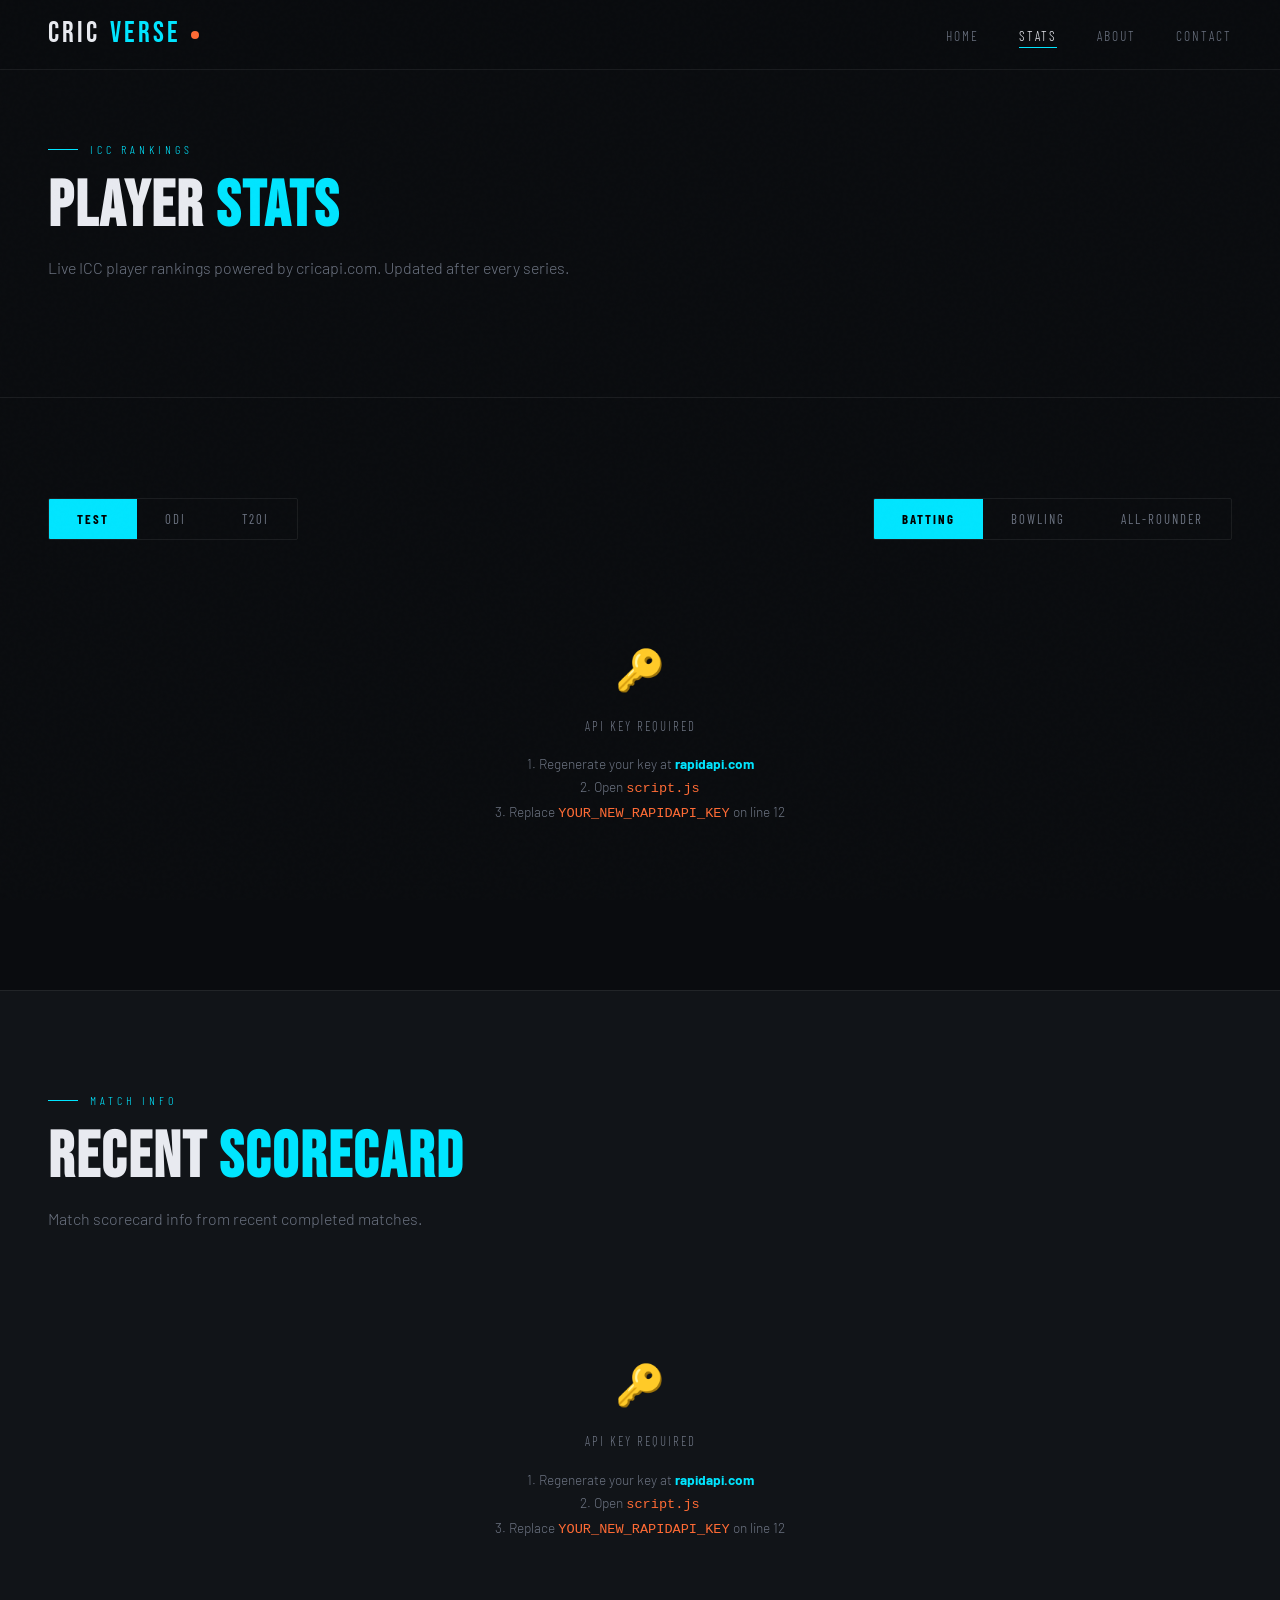
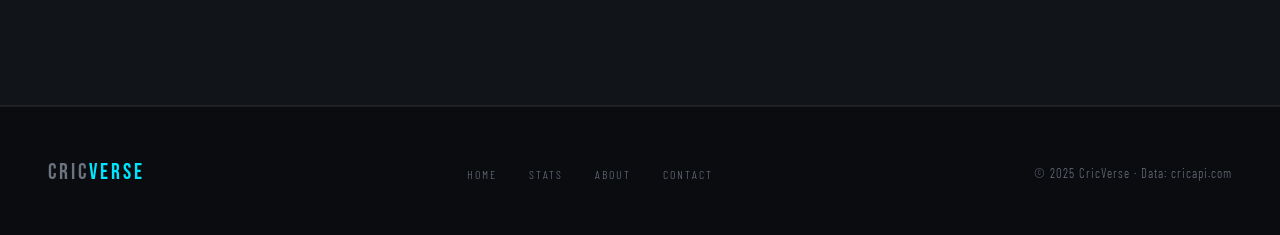
==== index.html @ b8a50302 "Add files via upload" ====
<!DOCTYPE html>
<html lang="en">
<head>
  <meta charset="UTF-8">
  <meta name="viewport" content="width=device-width, initial-scale=1.0">
  <title>Stats — CricVerse</title>
  <link rel="stylesheet" href="styles.css">
</head>
<body>

<nav id="navbar">
  <a href="index.html" class="nav-logo">CRIC<span>VERSE</span> <span class="dot"></span></a>
  <ul class="nav-links" id="navLinks">
    <li><a href="index.html">Home</a></li>
    <li><a href="stats.html" class="active">Stats</a></li>
    <li><a href="about.html">About</a></li>
    <li><a href="contact.html">Contact</a></li>
  </ul>
  <button class="hamburger" id="hamburger" aria-label="Menu"><span></span><span></span><span></span></button>
</nav>

<div class="stats-header">
  <div class="section-label">ICC Rankings</div>
  <h1 class="section-title">PLAYER <em>STATS</em></h1>
  <p class="section-sub">Live ICC player rankings powered by cricapi.com. Updated after every series.</p>
</div>

<section>
  <div class="tabs-row">
    <div class="stats-tabs" id="formatTabs">
      <button class="tab-btn active" data-format="test">Test</button>
      <button class="tab-btn" data-format="odi">ODI</button>
      <button class="tab-btn" data-format="t20">T20I</button>
    </div>
    <div class="stats-tabs" id="roleTabs">
      <button class="tab-btn active" data-role="batsmen">Batting</button>
      <button class="tab-btn" data-role="bowlers">Bowling</button>
      <button class="tab-btn" data-role="allrounders">All-Rounder</button>
    </div>
  </div>

  <div id="rankingsWrap">
    <!-- populated by JS -->
  </div>
</section>

<!-- SERIES STATS -->
<section style="background:var(--surface);border-top:1px solid var(--border);border-bottom:1px solid var(--border)">
  <div class="section-label">Match Info</div>
  <h2 class="section-title">RECENT <em>SCORECARD</em></h2>
  <p class="section-sub">Match scorecard info from recent completed matches.</p>
  <div id="scorecardWrap"><!-- JS --></div>
</section>

<footer>
  <a href="index.html" class="footer-logo">CRIC<span>VERSE</span></a>
  <ul class="footer-links">
    <li><a href="index.html">Home</a></li>
    <li><a href="stats.html">Stats</a></li>
    <li><a href="about.html">About</a></li>
    <li><a href="contact.html">Contact</a></li>
  </ul>
  <span class="footer-copy">© 2025 CricVerse · Data: cricapi.com</span>
</footer>

<script src="script.js"></script>
<script>

var currentFormat = 'test';
var currentRole   = 'batsmen';

function rankClass(i) { return i === 0 ? 'gold' : i === 1 ? 'silver' : i === 2 ? 'bronze' : ''; }

function initials(name) {
  return (name || '?').split(' ').map(function(w) { return w[0]; }).join('').slice(0, 2).toUpperCase();
}

// Cricbuzz /stats/v1/rankings/{role}?formatType={test|odi|t20} returns:
// { rank: [ { rank, name, country, rating, points, lastUpdatedOn } ] }
function renderRankings(players) {
  if (!players || !players.length) return errorHTML('No ranking data available');
  var rows = players.slice(0, 20).map(function(p, i) {
    return '<div class="lb-row" style="animation-delay:' + (i * 0.04) + 's">'
      + '<span class="lb-rank ' + rankClass(i) + '">' + (p.rank || i + 1) + '</span>'
      + '<div class="lb-player">'
        + '<div class="lb-avatar">' + initials(p.name) + '</div>'
        + '<div>'
          + '<div class="lb-name">' + (p.name || '—') + '</div>'
          + '<div class="lb-country">' + (p.country || '—') + '</div>'
        + '</div>'
      + '</div>'
      + '<div class="lb-val highlight" style="text-align:right">' + (p.rating || '—') + '</div>'
      + '<div class="lb-val" style="text-align:right">' + (p.points || '—') + '</div>'
      + '<div class="lb-val" style="text-align:right;color:var(--muted);font-size:.8rem">'
        + (p.lastUpdatedOn ? new Date(p.lastUpdatedOn * 1000).toLocaleDateString('en-GB', { day:'numeric', month:'short' }) : '—')
        + '</div>'
      + '<div></div>'
      + '</div>';
  }).join('');

  return '<div class="leaderboard">'
    + '<div class="lb-head">'
    + '<span>#</span><span>Player</span>'
    + '<span style="text-align:right">Rating</span>'
    + '<span style="text-align:right">Points</span>'
    + '<span style="text-align:right">Updated</span>'
    + '<span></span>'
    + '</div>'
    + rows + '</div>';
}

function loadRankings() {
  var wrap = document.getElementById('rankingsWrap');
  if (!wrap) return;
  wrap.innerHTML = loadingHTML('Fetching ICC rankings');

  if (RAPIDAPI_KEY === 'YOUR_NEW_RAPIDAPI_KEY') { wrap.innerHTML = apiKeyNote(); return; }

  fetchRankings(currentRole, currentFormat).then(function(data) {
    var players = data.rank || [];
    wrap.innerHTML = renderRankings(players);
  }).catch(function(e) {
    wrap.innerHTML = errorHTML('Could not load rankings · ' + e.message, 'loadRankings');
  });
}

// Recent completed matches via Cricbuzz
function loadScorecards() {
  var scWrap = document.getElementById('scorecardWrap');
  if (!scWrap) return;

  if (RAPIDAPI_KEY === 'YOUR_NEW_RAPIDAPI_KEY') { scWrap.innerHTML = apiKeyNote(); return; }

  scWrap.innerHTML = loadingHTML('Fetching recent matches');

  fetchRecentMatches().then(function(data) {
    var matches = [];
    var types   = data.typeMatches || [];
    for (var i = 0; i < types.length; i++) {
      var series = types[i].seriesMatches || [];
      for (var j = 0; j < series.length; j++) {
        var wrap2 = series[j].seriesAdWrapper || series[j];
        var arr   = wrap2.matches || [];
        for (var k = 0; k < arr.length; k++) matches.push(arr[k]);
      }
    }
    matches = matches.slice(0, 6);

    if (!matches.length) { scWrap.innerHTML = errorHTML('No recent matches found'); return; }

    scWrap.innerHTML = '<div style="display:grid;grid-template-columns:repeat(auto-fill,minmax(320px,1fr));gap:1.5px">'
      + matches.map(function(m) {
          var info  = m.matchInfo  || {};
          var score = m.matchScore || {};
          var t1 = (info.team1 && (info.team1.teamSName || info.team1.teamName)) || 'TBA';
          var t2 = (info.team2 && (info.team2.teamSName || info.team2.teamName)) || 'TBA';
          var s1 = score.team1Score && score.team1Score.inngs1
            ? score.team1Score.inngs1.runs + '/' + score.team1Score.inngs1.wickets + ' (' + score.team1Score.inngs1.overs + ')'
            : '—';
          var s2 = score.team2Score && score.team2Score.inngs1
            ? score.team2Score.inngs1.runs + '/' + score.team2Score.inngs1.wickets + ' (' + score.team2Score.inngs1.overs + ')'
            : '—';
          var result = info.status || '';
          return '<div class="match-card" style="padding:1.8rem">'
            + '<div class="match-status completed">✓ Completed</div>'
            + '<div style="font-weight:600;margin-bottom:.6rem">' + t1 + ' vs ' + t2 + '</div>'
            + '<div style="font-size:.85rem;color:var(--muted);font-family:var(--font-cond);letter-spacing:1px;margin-bottom:.6rem;line-height:1.6">'
            + t1 + ': ' + s1 + '<br>' + t2 + ': ' + s2 + '</div>'
            + '<div style="font-size:.8rem;color:var(--accent)">' + result + '</div>'
            + '</div>';
        }).join('')
      + '</div>';
    observeCards();
  }).catch(function(e) {
    scWrap.innerHTML = errorHTML('Could not load scorecards · ' + e.message);
  });
}

window.loadRankings = loadRankings;

document.addEventListener('DOMContentLoaded', function() {
  loadRankings();
  loadScorecards();

  // Format tabs
  document.querySelectorAll('#formatTabs .tab-btn').forEach(function(btn) {
    btn.addEventListener('click', function() {
      document.querySelectorAll('#formatTabs .tab-btn').forEach(function(b) { b.classList.remove('active'); });
      btn.classList.add('active');
      currentFormat = btn.dataset.format;
      loadRankings();
    });
  });

  // Role tabs
  document.querySelectorAll('#roleTabs .tab-btn').forEach(function(btn) {
    btn.addEventListener('click', function() {
      document.querySelectorAll('#roleTabs .tab-btn').forEach(function(b) { b.classList.remove('active'); });
      btn.classList.add('active');
      currentRole = btn.dataset.role;
      loadRankings();
    });
  });
});
</script>
</body>
</html>
---- styles.css ----
@import url('https://fonts.googleapis.com/css2?family=Bebas+Neue&family=Barlow:wght@300;400;600;700&family=Barlow+Condensed:wght@400;600;700&display=swap');

:root {
  --bg:        #0a0c0f;
  --surface:   #111418;
  --surface2:  #181c22;
  --border:    rgba(255,255,255,0.07);
  --accent:    #00e5ff;
  --accent2:   #ff6b35;
  --gold:      #f5c842;
  --text:      #e8eaf0;
  --muted:     #6b7280;
  --red:       #e53935;
  --font-display: 'Bebas Neue', sans-serif;
  --font-body:    'Barlow', sans-serif;
  --font-cond:    'Barlow Condensed', sans-serif;
}

*, *::before, *::after { box-sizing: border-box; margin: 0; padding: 0; }
html { scroll-behavior: smooth; }
body { background: var(--bg); color: var(--text); font-family: var(--font-body); font-weight: 300; line-height: 1.6; overflow-x: hidden; }

body::before {
  content: '';
  position: fixed; inset: 0;
  background-image: url("data:image/svg+xml,%3Csvg viewBox='0 0 256 256' xmlns='http://www.w3.org/2000/svg'%3E%3Cfilter id='n'%3E%3CfeTurbulence type='fractalNoise' baseFrequency='0.9' numOctaves='4' stitchTiles='stitch'/%3E%3C/filter%3E%3Crect width='100%25' height='100%25' filter='url(%23n)' opacity='0.03'/%3E%3C/svg%3E");
  pointer-events: none; z-index: 9999; opacity: 0.4;
}

::-webkit-scrollbar { width: 4px; }
::-webkit-scrollbar-track { background: var(--bg); }
::-webkit-scrollbar-thumb { background: var(--accent); border-radius: 2px; }

/* ═══ NAVBAR ═══ */
nav {
  position: fixed; top: 0; left: 0; right: 0; z-index: 1000;
  display: flex; align-items: center; justify-content: space-between;
  padding: 0 3rem; height: 70px;
  background: rgba(10,12,15,0.88); backdrop-filter: blur(20px);
  border-bottom: 1px solid var(--border); transition: background 0.3s;
}
.nav-logo { font-family: var(--font-display); font-size: 1.8rem; letter-spacing: 3px; color: var(--text); text-decoration: none; display: flex; align-items: center; gap: 10px; }
.nav-logo span { color: var(--accent); }
.nav-logo .dot { width: 8px; height: 8px; background: var(--accent2); border-radius: 50%; animation: pulse 2s infinite; }
.nav-links { display: flex; gap: 2.5rem; list-style: none; }
.nav-links a { font-family: var(--font-cond); font-size: 0.85rem; letter-spacing: 2px; text-transform: uppercase; color: var(--muted); text-decoration: none; transition: color 0.2s; position: relative; }
.nav-links a::after { content: ''; position: absolute; bottom: -4px; left: 0; width: 0; height: 1px; background: var(--accent); transition: width 0.3s; }
.nav-links a:hover, .nav-links a.active { color: var(--text); }
.nav-links a:hover::after, .nav-links a.active::after { width: 100%; }
.hamburger { display: none; flex-direction: column; gap: 5px; cursor: pointer; background: none; border: none; padding: 4px; }
.hamburger span { display: block; width: 24px; height: 2px; background: var(--text); border-radius: 2px; transition: all 0.3s; }

/* ═══ TICKER ═══ */
.ticker-wrap { background: var(--surface); border-bottom: 1px solid var(--border); padding: 12px 0; overflow: hidden; position: relative; margin-top: 70px; }
.ticker-label { position: absolute; left: 0; top: 0; bottom: 0; background: var(--accent2); color: #000; font-family: var(--font-cond); font-size: 0.7rem; letter-spacing: 2px; text-transform: uppercase; font-weight: 700; padding: 0 16px; display: flex; align-items: center; z-index: 2; }
.ticker-track { display: flex; animation: ticker 60s linear infinite; padding-left: 100px; white-space: nowrap; }
.ticker-item { font-family: var(--font-cond); font-size: 0.8rem; letter-spacing: 1px; color: var(--muted); padding: 0 3rem; border-right: 1px solid var(--border); }
.ticker-item strong { color: var(--text); }
@keyframes ticker { from { transform: translateX(0); } to { transform: translateX(-50%); } }

/* ═══ HERO ═══ */
.hero { min-height: 100vh; display: flex; align-items: center; position: relative; overflow: hidden; padding: 100px 3rem 60px; }
.hero-bg { position: absolute; inset: 0; background: radial-gradient(ellipse 60% 60% at 70% 50%, rgba(0,229,255,0.06) 0%, transparent 70%), radial-gradient(ellipse 40% 40% at 20% 80%, rgba(255,107,53,0.05) 0%, transparent 60%), linear-gradient(180deg, #0a0c0f 0%, #0d1117 100%); }
.hero-rings { position: absolute; right: -5%; top: 50%; transform: translateY(-50%); width: 600px; height: 600px; }
.ring { position: absolute; border-radius: 50%; border: 1px solid rgba(0,229,255,0.08); top: 50%; left: 50%; transform: translate(-50%, -50%); }
.ring:nth-child(1) { width: 200px; height: 200px; border-color: rgba(0,229,255,0.2); }
.ring:nth-child(2) { width: 350px; height: 350px; animation: spin 30s linear infinite; }
.ring:nth-child(3) { width: 500px; height: 500px; animation: spin 50s linear infinite reverse; }
.ring:nth-child(4) { width: 640px; height: 640px; border-color: rgba(255,107,53,0.05); }
.ring:nth-child(2)::before { content: ''; position: absolute; top: -3px; left: 50%; width: 6px; height: 6px; background: var(--accent); border-radius: 50%; transform: translateX(-50%); box-shadow: 0 0 12px var(--accent); }
@keyframes spin { from { transform: translate(-50%,-50%) rotate(0deg); } to { transform: translate(-50%,-50%) rotate(360deg); } }
.hero-content { position: relative; z-index: 2; max-width: 700px; }
.hero-eyebrow { font-family: var(--font-cond); font-size: 0.8rem; letter-spacing: 4px; text-transform: uppercase; color: var(--accent); margin-bottom: 1.5rem; display: flex; align-items: center; gap: 12px; opacity: 0; animation: fadeUp 0.8s 0.2s forwards; }
.hero-eyebrow::before { content: ''; display: block; width: 40px; height: 1px; background: var(--accent); }
.hero-title { font-family: var(--font-display); font-size: clamp(4rem, 10vw, 8rem); line-height: 0.92; letter-spacing: 2px; margin-bottom: 2rem; opacity: 0; animation: fadeUp 0.8s 0.4s forwards; }
.hero-title .line2 { color: var(--accent); display: block; }
.hero-title .line3 { color: var(--accent2); display: block; font-size: 0.55em; letter-spacing: 8px; }
.hero-desc { font-size: 1.05rem; color: var(--muted); max-width: 480px; margin-bottom: 3rem; opacity: 0; animation: fadeUp 0.8s 0.6s forwards; }
.live-badge { display: inline-flex; align-items: center; gap: 8px; background: rgba(255,107,53,0.1); border: 1px solid rgba(255,107,53,0.3); border-radius: 20px; padding: 6px 14px; font-family: var(--font-cond); font-size: 0.75rem; letter-spacing: 2px; text-transform: uppercase; color: var(--accent2); margin-bottom: 3rem; opacity: 0; animation: fadeUp 0.8s 0.3s forwards; width: fit-content; }
.live-dot { width: 6px; height: 6px; background: var(--accent2); border-radius: 50%; animation: pulse 1.5s infinite; }
.hero-actions { display: flex; gap: 1rem; flex-wrap: wrap; opacity: 0; animation: fadeUp 0.8s 0.8s forwards; }
.hero-stats { display: flex; gap: 3rem; margin-top: 4rem; padding-top: 3rem; border-top: 1px solid var(--border); opacity: 0; animation: fadeUp 0.8s 1s forwards; flex-wrap: wrap; }
.hero-stat-num { font-family: var(--font-display); font-size: 2.5rem; color: var(--accent); line-height: 1; }
.hero-stat-label { font-family: var(--font-cond); font-size: 0.75rem; letter-spacing: 2px; text-transform: uppercase; color: var(--muted); margin-top: 4px; }

@keyframes fadeUp { from { opacity: 0; transform: translateY(24px); } to { opacity: 1; transform: translateY(0); } }
@keyframes pulse { 0%,100%{ opacity:1; transform:scale(1); } 50%{ opacity:0.5; transform:scale(0.7); } }

/* ═══ BUTTONS ═══ */
.btn { display: inline-flex; align-items: center; gap: 8px; padding: 14px 32px; font-family: var(--font-cond); font-size: 0.85rem; letter-spacing: 2px; text-transform: uppercase; text-decoration: none; border-radius: 2px; transition: all 0.25s; cursor: pointer; border: none; }
.btn-primary { background: var(--accent); color: #000; font-weight: 700; }
.btn-primary:hover { background: #fff; transform: translateY(-2px); box-shadow: 0 8px 30px rgba(0,229,255,0.3); }
.btn-ghost { background: transparent; color: var(--text); border: 1px solid var(--border); }
.btn-ghost:hover { border-color: var(--accent); color: var(--accent); transform: translateY(-2px); }

/* ═══ SECTIONS ═══ */
section { padding: 100px 3rem; }
.section-label { font-family: var(--font-cond); font-size: 0.75rem; letter-spacing: 4px; text-transform: uppercase; color: var(--accent); margin-bottom: 1rem; display: flex; align-items: center; gap: 12px; }
.section-label::before { content: ''; display: block; width: 30px; height: 1px; background: var(--accent); }
.section-title { font-family: var(--font-display); font-size: clamp(2.5rem, 5vw, 4rem); letter-spacing: 2px; line-height: 1; margin-bottom: 1rem; }
.section-title em { font-style: normal; color: var(--accent); }
.section-sub { color: var(--muted); font-size: 1rem; max-width: 540px; margin-bottom: 3.5rem; }

/* ═══ MATCH CARDS ═══ */
.matches-grid { display: grid; grid-template-columns: repeat(auto-fill, minmax(320px, 1fr)); gap: 1.5px; }
.match-card { background: var(--surface); border: 1px solid var(--border); padding: 2rem; position: relative; overflow: hidden; transition: border-color 0.3s, transform 0.3s; cursor: pointer; }
.match-card::before { content: ''; position: absolute; top: 0; left: 0; right: 0; height: 2px; background: linear-gradient(90deg, var(--accent), transparent); transform: scaleX(0); transform-origin: left; transition: transform 0.4s; }
.match-card:hover { border-color: rgba(0,229,255,0.2); transform: translateY(-2px); }
.match-card:hover::before { transform: scaleX(1); }
.match-status { display: inline-flex; align-items: center; gap: 6px; font-family: var(--font-cond); font-size: 0.7rem; letter-spacing: 2px; text-transform: uppercase; margin-bottom: 1.5rem; }
.match-status.live { color: var(--accent2); }
.match-status.upcoming { color: var(--gold); }
.match-status.completed { color: var(--muted); }
.match-teams { display: flex; align-items: center; justify-content: space-between; margin-bottom: 1.2rem; }
.team { display: flex; flex-direction: column; align-items: center; gap: 8px; flex: 1; }
.team-flag { width: 52px; height: 52px; border-radius: 50%; display: flex; align-items: center; justify-content: center; font-size: 1.6rem; background: var(--surface2); border: 2px solid var(--border); overflow: hidden; }
.team-flag img { width: 100%; height: 100%; object-fit: cover; }
.team-name { font-family: var(--font-cond); font-size: 0.85rem; letter-spacing: 1px; text-transform: uppercase; color: var(--text); text-align: center; }
.team-score { font-family: var(--font-display); font-size: 1.5rem; color: var(--text); letter-spacing: 1px; }
.match-vs { font-family: var(--font-display); font-size: 1.2rem; color: var(--muted); padding: 0 1rem; }
.match-info { font-size: 0.8rem; color: var(--muted); font-family: var(--font-cond); letter-spacing: 1px; line-height: 1.5; }
.watch-btn { display: inline-flex; align-items: center; gap: 6px; margin-top: 1rem; padding: 8px 16px; background: rgba(229,57,53,0.12); border: 1px solid rgba(229,57,53,0.3); border-radius: 2px; color: #ff5252; font-family: var(--font-cond); font-size: 0.7rem; letter-spacing: 2px; text-transform: uppercase; cursor: pointer; transition: all 0.2s; text-decoration: none; }
.watch-btn:hover { background: rgba(229,57,53,0.25); border-color: #ff5252; }
.watch-dot { width: 5px; height: 5px; background: #ff5252; border-radius: 50%; animation: pulse 1.2s infinite; }

/* ═══ WATCH LIVE SECTION ═══ */
.watch-section { background: #000; border-top: 1px solid var(--border); border-bottom: 1px solid var(--border); }
.watch-section-head { padding: 60px 3rem 40px; display: flex; align-items: flex-end; justify-content: space-between; flex-wrap: wrap; gap: 1rem; }
.watch-layout { display: grid; grid-template-columns: 1fr 320px; }
.watch-player-side { position: relative; background: #000; min-height: 520px; }
.watch-placeholder { display: flex; flex-direction: column; align-items: center; justify-content: center; height: 100%; min-height: 520px; gap: 1.5rem; color: var(--muted); text-align: center; padding: 3rem; }
.watch-placeholder-icon { font-size: 4rem; opacity: 0.2; }
.watch-placeholder-text { font-family: var(--font-display); font-size: 1.4rem; letter-spacing: 3px; color: var(--muted); }
.watch-placeholder-sub { font-size: 0.85rem; color: var(--muted); max-width: 280px; }
.watch-iframe-wrap { width: 100%; height: 100%; min-height: 520px; position: relative; }
.watch-iframe-wrap iframe { position: absolute; inset: 0; width: 100%; height: 100%; border: none; display: block; }
.watch-sidebar { border-left: 1px solid var(--border); display: flex; flex-direction: column; background: var(--surface); }
.watch-sidebar-head { padding: 1.5rem 1.5rem 1rem; border-bottom: 1px solid var(--border); }
.watch-sidebar-title { font-family: var(--font-display); font-size: 1.1rem; letter-spacing: 2px; }
.watch-sidebar-title span { color: var(--accent); }
.stream-list { flex: 1; overflow-y: auto; }
.stream-item { display: flex; align-items: center; gap: 1rem; padding: 1rem 1.5rem; border-bottom: 1px solid var(--border); cursor: pointer; transition: background 0.2s; }
.stream-item:hover { background: rgba(255,255,255,0.03); }
.stream-item.active { background: rgba(0,229,255,0.05); border-left: 2px solid var(--accent); padding-left: calc(1.5rem - 2px); }
.stream-thumb { width: 44px; height: 44px; border-radius: 50%; background: var(--surface2); border: 1px solid var(--border); display: flex; align-items: center; justify-content: center; font-size: 1.3rem; flex-shrink: 0; overflow: hidden; }
.stream-thumb img { width: 100%; height: 100%; object-fit: cover; }
.stream-name { font-family: var(--font-cond); font-size: 0.85rem; letter-spacing: 1px; text-transform: uppercase; margin-bottom: 3px; }
.stream-desc { font-size: 0.75rem; color: var(--muted); }
.stream-live-tag { margin-left: auto; flex-shrink: 0; display: flex; align-items: center; gap: 5px; font-family: var(--font-cond); font-size: 0.65rem; letter-spacing: 1px; text-transform: uppercase; color: var(--accent2); }
.stream-add-wrap { padding: 1rem 1.5rem; border-top: 1px solid var(--border); }
.stream-add-btn { width: 100%; padding: 10px; background: rgba(0,229,255,0.06); border: 1px dashed rgba(0,229,255,0.2); border-radius: 2px; color: var(--accent); font-family: var(--font-cond); font-size: 0.75rem; letter-spacing: 2px; text-transform: uppercase; cursor: pointer; transition: all 0.2s; }
.stream-add-btn:hover { background: rgba(0,229,255,0.12); }
.stream-add-form { display: none; margin-top: 1rem; }
.stream-add-form.open { display: block; }
.stream-add-form input { width: 100%; padding: 10px 12px; background: var(--surface2); border: 1px solid var(--border); border-radius: 2px; color: var(--text); font-family: var(--font-body); font-size: 0.85rem; outline: none; margin-bottom: 8px; transition: border-color 0.2s; }
.stream-add-form input:focus { border-color: var(--accent); }
.stream-add-form .add-actions { display: flex; gap: 8px; }
.stream-add-form button { flex: 1; padding: 9px; font-family: var(--font-cond); font-size: 0.75rem; letter-spacing: 1px; text-transform: uppercase; border: none; border-radius: 2px; cursor: pointer; transition: all 0.2s; }
.btn-add-confirm { background: var(--accent); color: #000; font-weight: 700; }
.btn-add-cancel { background: var(--surface2); color: var(--muted); }

/* ═══ LOADING / ERROR STATES ═══ */
.state-box { display: flex; flex-direction: column; align-items: center; justify-content: center; padding: 4rem 2rem; text-align: center; gap: 1rem; color: var(--muted); }
.spinner { width: 36px; height: 36px; border: 2px solid var(--border); border-top-color: var(--accent); border-radius: 50%; animation: spin2 0.8s linear infinite; }
@keyframes spin2 { to { transform: rotate(360deg); } }
.state-label { font-family: var(--font-cond); font-size: 0.8rem; letter-spacing: 2px; text-transform: uppercase; }
.error-icon { font-size: 2rem; }
.retry-btn { padding: 10px 20px; background: transparent; border: 1px solid var(--border); border-radius: 2px; color: var(--muted); font-family: var(--font-cond); font-size: 0.75rem; letter-spacing: 2px; text-transform: uppercase; cursor: pointer; transition: all 0.2s; }
.retry-btn:hover { border-color: var(--accent); color: var(--accent); }

/* ═══ STATS ═══ */
.stats-header { padding: 140px 3rem 60px; border-bottom: 1px solid var(--border); }
.tabs-row { display: flex; gap: 1rem; flex-wrap: wrap; margin-bottom: 2rem; align-items: center; justify-content: space-between; }
.stats-tabs { display: flex; border: 1px solid var(--border); border-radius: 2px; overflow: hidden; width: fit-content; }
.tab-btn { padding: 12px 28px; font-family: var(--font-cond); font-size: 0.8rem; letter-spacing: 2px; text-transform: uppercase; background: transparent; color: var(--muted); border: none; cursor: pointer; transition: all 0.2s; }
.tab-btn.active, .tab-btn:hover { background: var(--accent); color: #000; font-weight: 700; }
.leaderboard { background: var(--surface); border: 1px solid var(--border); border-radius: 2px; overflow: hidden; }
.lb-head { display: grid; grid-template-columns: 50px 1fr repeat(5, 90px); padding: 1rem 1.5rem; background: var(--surface2); border-bottom: 1px solid var(--border); font-family: var(--font-cond); font-size: 0.7rem; letter-spacing: 2px; text-transform: uppercase; color: var(--muted); }
.lb-row { display: grid; grid-template-columns: 50px 1fr repeat(5, 90px); padding: 1.2rem 1.5rem; border-bottom: 1px solid var(--border); align-items: center; transition: background 0.2s; animation: rowIn 0.5s both; }
.lb-row:hover { background: rgba(255,255,255,0.02); }
.lb-row:last-child { border-bottom: none; }
.lb-rank { font-family: var(--font-display); font-size: 1.3rem; color: var(--muted); }
.lb-rank.gold { color: var(--gold); }
.lb-rank.silver { color: #adb5bd; }
.lb-rank.bronze { color: #cd7f32; }
.lb-player { display: flex; align-items: center; gap: 14px; }
.lb-avatar { width: 38px; height: 38px; border-radius: 50%; background: var(--surface2); border: 1px solid var(--border); display: flex; align-items: center; justify-content: center; font-size: 0.85rem; font-family: var(--font-cond); font-weight: 700; overflow: hidden; }
.lb-avatar img { width: 100%; height: 100%; object-fit: cover; }
.lb-name { font-weight: 600; font-size: 0.95rem; }
.lb-country { font-family: var(--font-cond); font-size: 0.75rem; letter-spacing: 1px; color: var(--muted); }
.lb-val { text-align: right; font-family: var(--font-cond); font-size: 0.95rem; color: var(--text); }
.lb-val.highlight { color: var(--accent); font-weight: 700; }
@keyframes rowIn { from { opacity: 0; transform: translateX(-10px); } to { opacity: 1; transform: translateX(0); } }

/* ═══ ABOUT ═══ */
.about-hero { min-height: 50vh; display: flex; align-items: flex-end; padding: 140px 3rem 60px; position: relative; overflow: hidden; border-bottom: 1px solid var(--border); }
.about-hero-bg { position: absolute; inset: 0; background: radial-gradient(ellipse 50% 80% at 80% 50%, rgba(0,229,255,0.05) 0%, transparent 70%), linear-gradient(180deg, var(--bg) 0%, var(--surface) 100%); }
.about-big-text { font-family: var(--font-display); font-size: clamp(5rem,15vw,13rem); line-height: 0.85; letter-spacing: 4px; color: rgba(255,255,255,0.04); position: absolute; right: -1rem; bottom: -1rem; pointer-events: none; user-select: none; }
.about-grid { display: grid; grid-template-columns: 1fr 1fr; gap: 5rem; align-items: start; }
.about-text h2 { font-family: var(--font-display); font-size: 3rem; letter-spacing: 2px; margin-bottom: 1.5rem; line-height: 1; }
.about-text p { color: var(--muted); margin-bottom: 1.5rem; }
.about-text p strong { color: var(--text); font-weight: 600; }
.about-features { display: flex; flex-direction: column; gap: 1.5px; }
.feature-item { display: flex; align-items: flex-start; gap: 1.5rem; padding: 1.5rem; background: var(--surface); border: 1px solid var(--border); transition: border-color 0.2s; }
.feature-item:hover { border-color: rgba(0,229,255,0.2); }
.feature-icon { width: 44px; height: 44px; flex-shrink: 0; background: rgba(0,229,255,0.08); border: 1px solid rgba(0,229,255,0.2); border-radius: 2px; display: flex; align-items: center; justify-content: center; font-size: 1.2rem; }
.feature-title { font-family: var(--font-cond); font-size: 1rem; letter-spacing: 1px; text-transform: uppercase; margin-bottom: 4px; }
.feature-desc { font-size: 0.875rem; color: var(--muted); }

/* ═══ CONTACT ═══ */
.contact-wrap { display: grid; grid-template-columns: 1fr 1.4fr; min-height: calc(100vh - 70px); margin-top: 70px; }
.contact-left { background: var(--surface); border-right: 1px solid var(--border); padding: 5rem 3rem; display: flex; flex-direction: column; justify-content: center; }
.contact-left h1 { font-family: var(--font-display); font-size: clamp(3rem,6vw,5rem); letter-spacing: 3px; line-height: 0.95; margin-bottom: 2rem; }
.contact-left h1 span { display: block; color: var(--accent); }
.contact-left > p { color: var(--muted); margin-bottom: 3rem; max-width: 340px; }
.contact-info { display: flex; flex-direction: column; gap: 1.5rem; }
.contact-info-item { display: flex; align-items: center; gap: 1rem; }
.contact-icon { width: 40px; height: 40px; border: 1px solid var(--border); border-radius: 2px; display: flex; align-items: center; justify-content: center; font-size: 1rem; flex-shrink: 0; }
.contact-info-text { font-size: 0.875rem; color: var(--muted); }
.contact-info-text strong { display: block; color: var(--text); font-size: 0.95rem; margin-bottom: 2px; }
.contact-right { padding: 5rem 4rem; display: flex; flex-direction: column; justify-content: center; }
.contact-right h2 { font-family: var(--font-display); font-size: 1.8rem; letter-spacing: 2px; margin-bottom: 2.5rem; color: var(--muted); }
.form-row { display: grid; grid-template-columns: 1fr 1fr; gap: 1rem; }
.form-group { margin-bottom: 1rem; }
.form-group label { display: block; font-family: var(--font-cond); font-size: 0.75rem; letter-spacing: 2px; text-transform: uppercase; color: var(--muted); margin-bottom: 8px; }
.form-group input, .form-group textarea, .form-group select { width: 100%; padding: 14px 16px; background: var(--surface2); border: 1px solid var(--border); border-radius: 2px; color: var(--text); font-family: var(--font-body); font-size: 0.9rem; transition: border-color 0.2s, box-shadow 0.2s; outline: none; appearance: none; }
.form-group input:focus, .form-group textarea:focus, .form-group select:focus { border-color: var(--accent); box-shadow: 0 0 0 3px rgba(0,229,255,0.08); }
.form-group textarea { resize: vertical; min-height: 120px; }
.btn-submit { width: 100%; background: var(--accent); color: #000; font-family: var(--font-cond); font-size: 0.9rem; letter-spacing: 3px; text-transform: uppercase; font-weight: 700; padding: 16px; border: none; border-radius: 2px; cursor: pointer; transition: all 0.25s; }
.btn-submit:hover { background: #fff; transform: translateY(-2px); box-shadow: 0 8px 30px rgba(0,229,255,0.25); }

/* ═══ FOOTER ═══ */
footer { border-top: 1px solid var(--border); padding: 3rem; display: flex; align-items: center; justify-content: space-between; flex-wrap: wrap; gap: 1rem; }
.footer-logo { font-family: var(--font-display); font-size: 1.4rem; letter-spacing: 3px; color: var(--muted); text-decoration: none; }
.footer-logo span { color: var(--accent); }
.footer-copy { font-size: 0.8rem; color: var(--muted); font-family: var(--font-cond); letter-spacing: 1px; }
.footer-links { display: flex; gap: 2rem; list-style: none; }
.footer-links a { font-family: var(--font-cond); font-size: 0.75rem; letter-spacing: 2px; text-transform: uppercase; color: var(--muted); text-decoration: none; transition: color 0.2s; }
.footer-links a:hover { color: var(--accent); }

/* ═══ RESPONSIVE ═══ */
@media (max-width: 960px) {
  nav { padding: 0 1.5rem; }
  .nav-links { display: none; }
  .nav-links.open { display: flex; flex-direction: column; position: fixed; top: 70px; left: 0; right: 0; bottom: 0; background: rgba(10,12,15,0.97); align-items: center; justify-content: center; gap: 3rem; z-index: 999; }
  .nav-links.open a { font-size: 1.1rem; }
  .hamburger { display: flex; }
  .hero { padding: 100px 1.5rem 60px; }
  .hero-rings { display: none; }
  section { padding: 70px 1.5rem; }
  .watch-layout { grid-template-columns: 1fr; }
  .watch-sidebar { border-left: none; border-top: 1px solid var(--border); }
  .watch-section-head { padding: 40px 1.5rem 24px; }
  .about-grid { grid-template-columns: 1fr; gap: 3rem; }
  .about-big-text { display: none; }
  .contact-wrap { grid-template-columns: 1fr; }
  .contact-left, .contact-right { padding: 3rem 1.5rem; }
  .form-row { grid-template-columns: 1fr; }
  .lb-head, .lb-row { grid-template-columns: 40px 1fr repeat(3, 75px); }
  .lb-head > *:nth-child(5), .lb-head > *:nth-child(6), .lb-row > *:nth-child(5), .lb-row > *:nth-child(6) { display: none; }
  footer { flex-direction: column; text-align: center; padding: 2rem 1.5rem; }
}
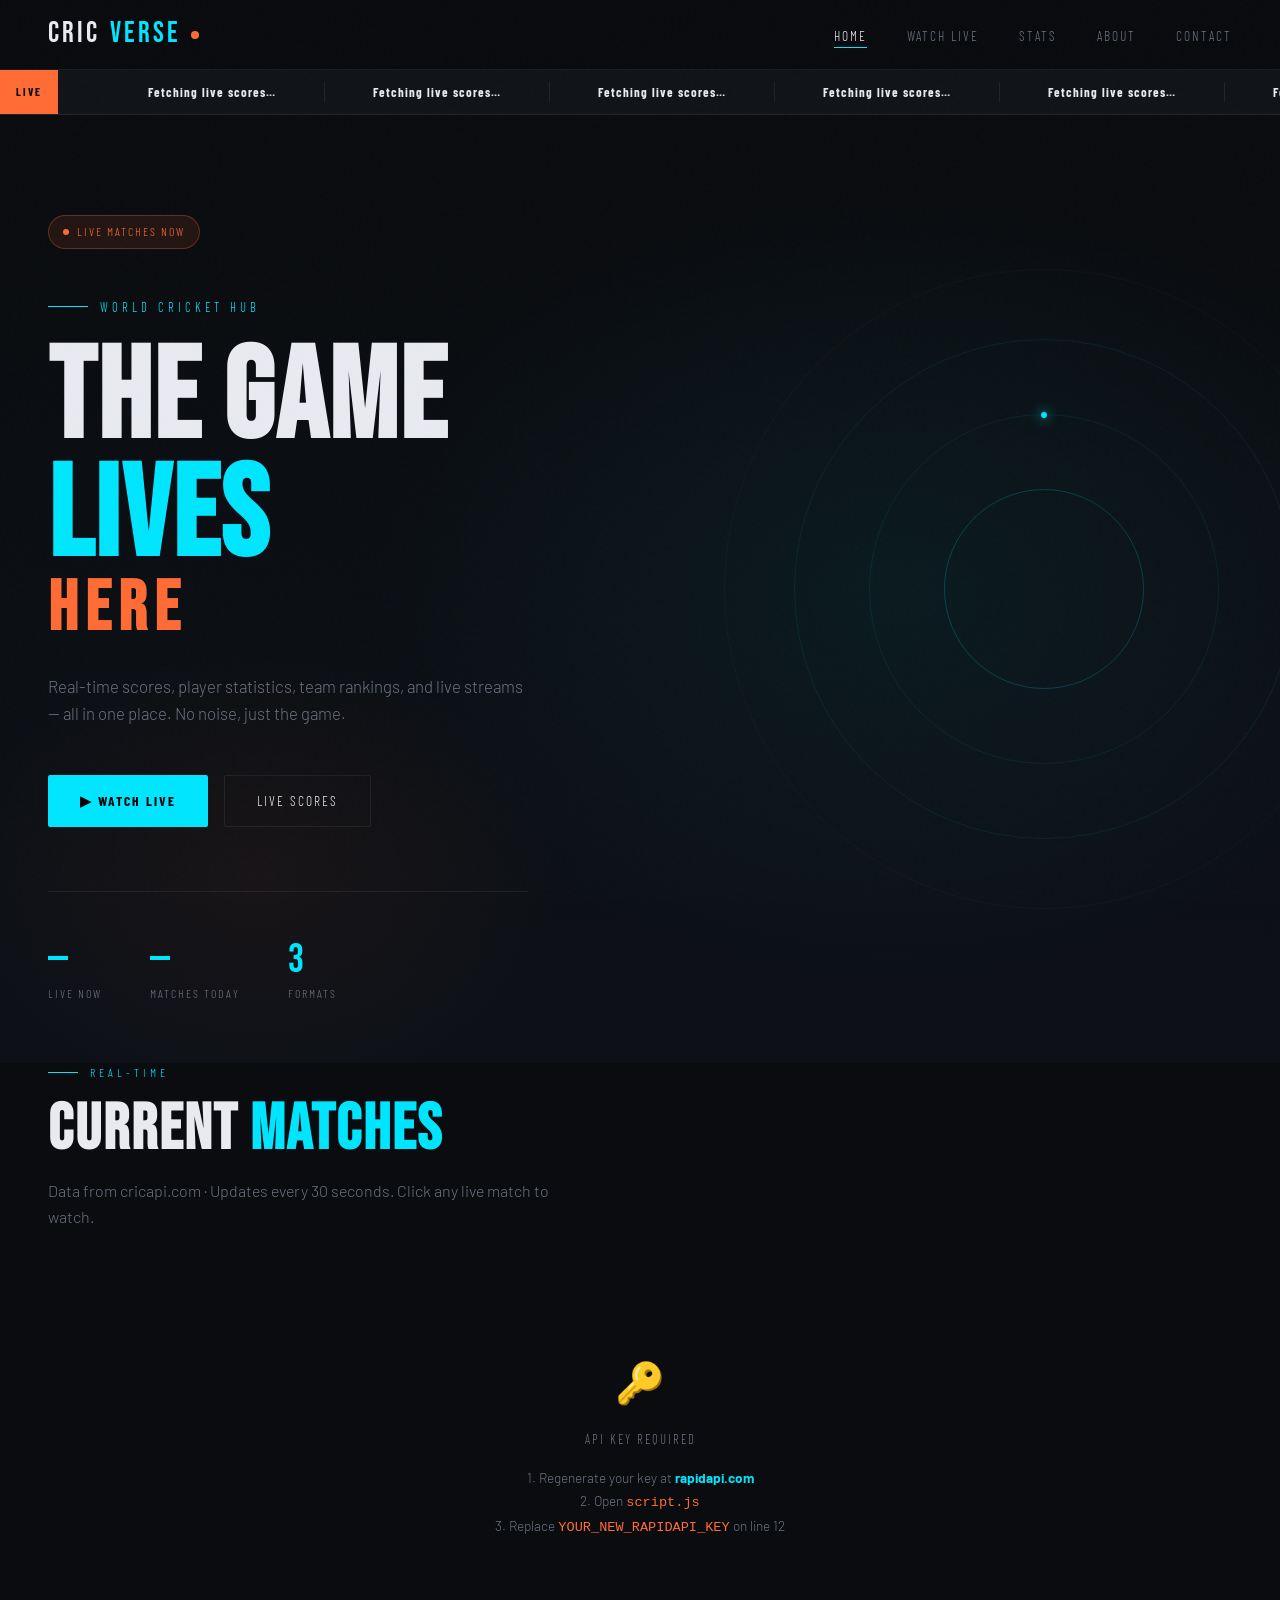
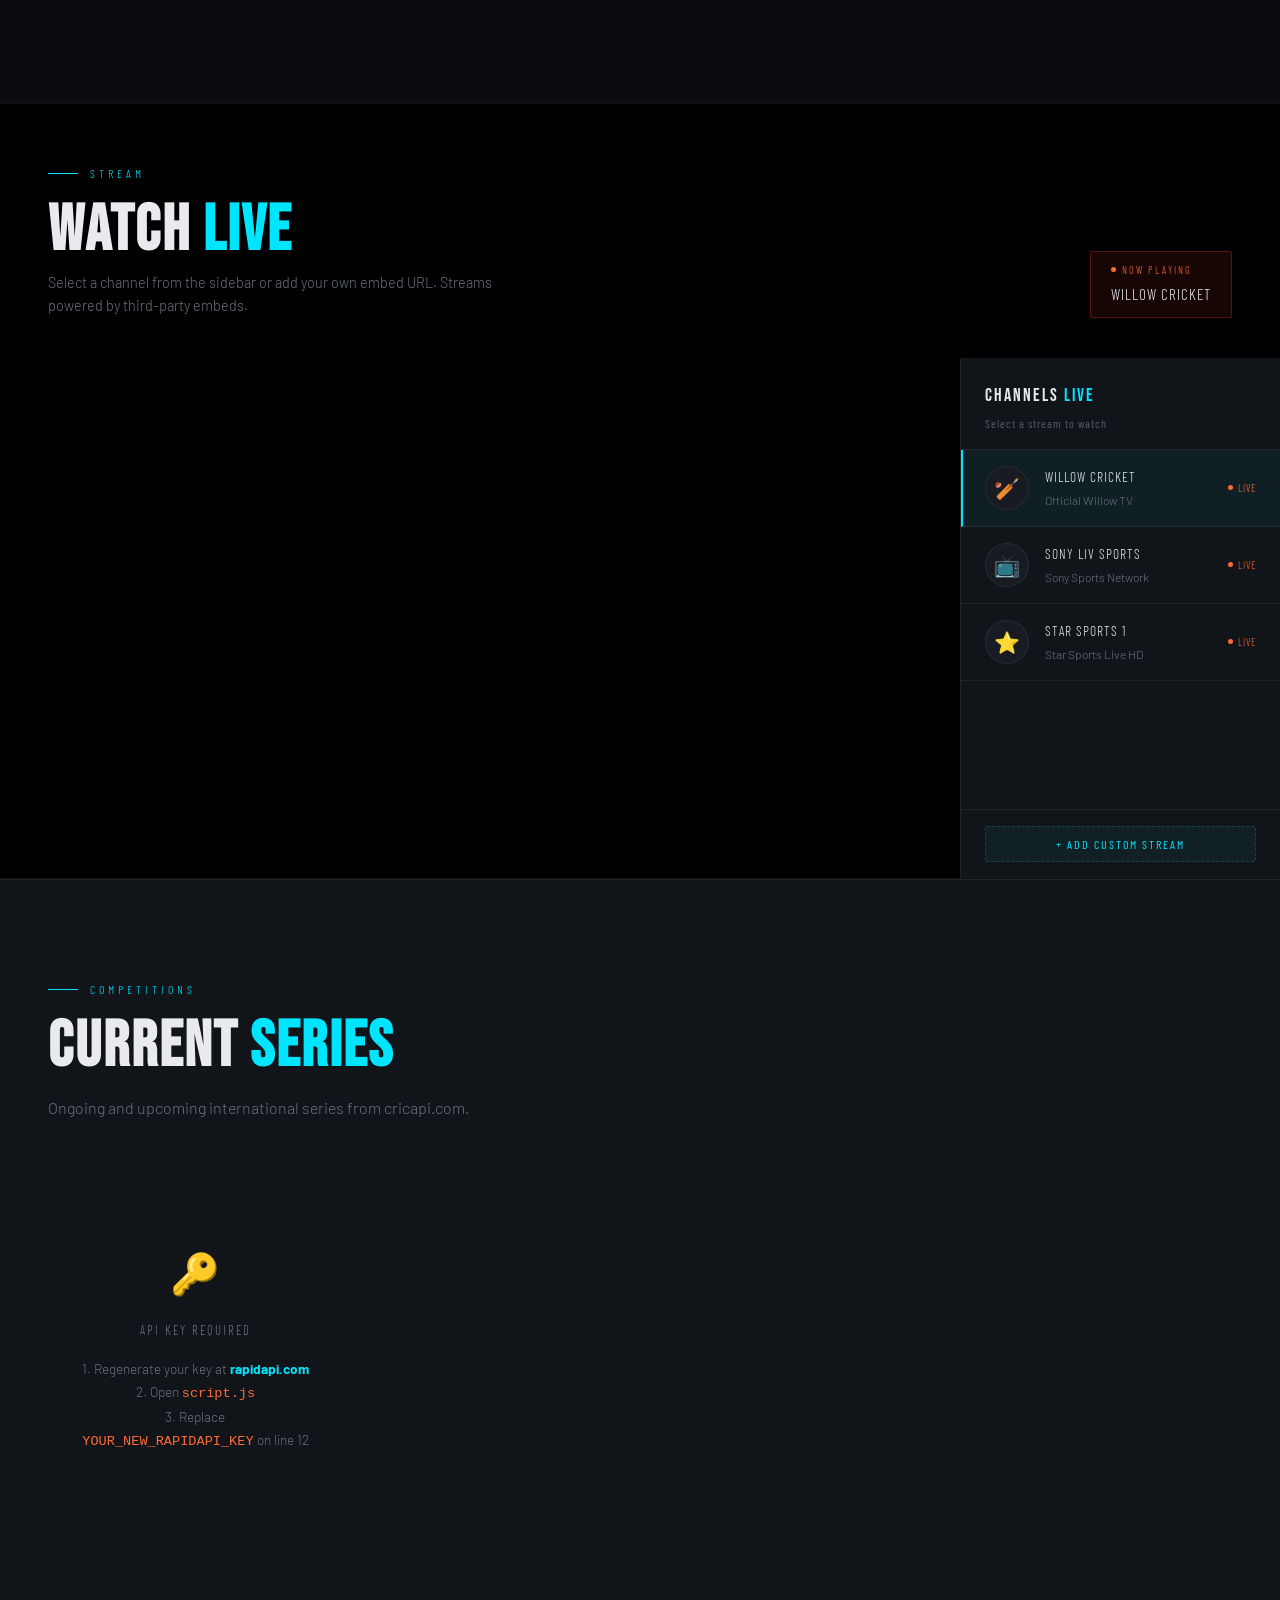
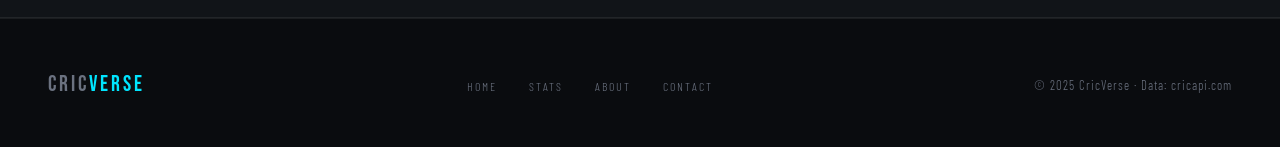
==== commit c7b2a694: "Revamp index.html for live cricket updates Updated title and navbar links, added live match ticker a" ====
--- a/index.html
+++ b/index.html
@@ -3,55 +3,143 @@
 <head>
   <meta charset="UTF-8">
   <meta name="viewport" content="width=device-width, initial-scale=1.0">
-  <title>Stats — CricVerse</title>
+  <title>CricVerse — Live Cricket</title>
   <link rel="stylesheet" href="styles.css">
 </head>
 <body>
 
+<!-- NAVBAR -->
 <nav id="navbar">
   <a href="index.html" class="nav-logo">CRIC<span>VERSE</span> <span class="dot"></span></a>
   <ul class="nav-links" id="navLinks">
-    <li><a href="index.html">Home</a></li>
-    <li><a href="stats.html" class="active">Stats</a></li>
+    <li><a href="index.html" class="active">Home</a></li>
+    <li><a href="#watch" onclick="document.getElementById('watch').scrollIntoView({behavior:'smooth'});return false">Watch Live</a></li>
+    <li><a href="stats.html">Stats</a></li>
     <li><a href="about.html">About</a></li>
     <li><a href="contact.html">Contact</a></li>
   </ul>
-  <button class="hamburger" id="hamburger" aria-label="Menu"><span></span><span></span><span></span></button>
+  <button class="hamburger" id="hamburger" aria-label="Menu">
+    <span></span><span></span><span></span>
+  </button>
 </nav>
 
-<div class="stats-header">
-  <div class="section-label">ICC Rankings</div>
-  <h1 class="section-title">PLAYER <em>STATS</em></h1>
-  <p class="section-sub">Live ICC player rankings powered by cricapi.com. Updated after every series.</p>
+<!-- TICKER -->
+<div class="ticker-wrap">
+  <div class="ticker-label">LIVE</div>
+  <div class="ticker-track" id="ticker">
+    <span class="ticker-item"><strong>Loading live scores…</strong></span>
+  </div>
 </div>
 
-<section>
-  <div class="tabs-row">
-    <div class="stats-tabs" id="formatTabs">
-      <button class="tab-btn active" data-format="test">Test</button>
-      <button class="tab-btn" data-format="odi">ODI</button>
-      <button class="tab-btn" data-format="t20">T20I</button>
-    </div>
-    <div class="stats-tabs" id="roleTabs">
-      <button class="tab-btn active" data-role="batsmen">Batting</button>
-      <button class="tab-btn" data-role="bowlers">Bowling</button>
-      <button class="tab-btn" data-role="allrounders">All-Rounder</button>
-    </div>
-  </div>
-
-  <div id="rankingsWrap">
+<!-- HERO -->
+<section class="hero">
+  <div class="hero-bg"></div>
+  <div class="hero-rings">
+    <div class="ring"></div><div class="ring"></div>
+    <div class="ring"></div><div class="ring"></div>
+  </div>
+  <div class="hero-content">
+    <div class="live-badge"><span class="live-dot"></span> Live Matches Now</div>
+    <div class="hero-eyebrow">World Cricket Hub</div>
+    <h1 class="hero-title">
+      THE GAME
+      <span class="line2">LIVES</span>
+      <span class="line3">HERE</span>
+    </h1>
+    <p class="hero-desc">Real-time scores, player statistics, team rankings, and live streams — all in one place. No noise, just the game.</p>
+    <div class="hero-actions">
+      <a href="#watch" class="btn btn-primary" onclick="document.getElementById('watch').scrollIntoView({behavior:'smooth'});return false">▶ Watch Live</a>
+      <a href="#matches" class="btn btn-ghost">Live Scores</a>
+    </div>
+    <div class="hero-stats">
+      <div>
+        <div class="hero-stat-num" id="liveCount">—</div>
+        <div class="hero-stat-label">Live Now</div>
+      </div>
+      <div>
+        <div class="hero-stat-num" id="totalCount">—</div>
+        <div class="hero-stat-label">Matches Today</div>
+      </div>
+      <div>
+        <div class="hero-stat-num">3</div>
+        <div class="hero-stat-label">Formats</div>
+      </div>
+    </div>
+  </div>
+</section>
+
+<!-- LIVE MATCHES -->
+<section id="matches" style="padding-top:0">
+  <div class="section-label">Real-time</div>
+  <h2 class="section-title">CURRENT <em>MATCHES</em></h2>
+  <p class="section-sub">Data from cricapi.com · Updates every 30 seconds. Click any live match to watch.</p>
+  <div id="matchesGrid">
+    <div style="display:grid;grid-template-columns:repeat(auto-fill,minmax(320px,1fr));gap:1.5px" id="matchesInner">
+      <!-- populated by JS -->
+    </div>
+  </div>
+</section>
+
+<!-- ════════ WATCH LIVE ════════ -->
+<div id="watch" class="watch-section">
+  <div class="watch-section-head">
+    <div>
+      <div class="section-label">Stream</div>
+      <h2 class="section-title" style="margin-bottom:.5rem">WATCH <em>LIVE</em></h2>
+      <p style="color:var(--muted);font-size:.9rem;max-width:460px">Select a channel from the sidebar or add your own embed URL. Streams powered by third-party embeds.</p>
+    </div>
+    <div id="nowPlayingBadge" style="display:none;background:rgba(229,57,53,0.1);border:1px solid rgba(229,57,53,0.3);padding:10px 20px;border-radius:2px">
+      <div style="font-family:var(--font-cond);font-size:.65rem;letter-spacing:2px;text-transform:uppercase;color:var(--accent2);margin-bottom:4px;display:flex;align-items:center;gap:6px">
+        <span style="width:5px;height:5px;background:var(--accent2);border-radius:50%;display:inline-block;animation:pulse 1.2s infinite"></span>
+        NOW PLAYING
+      </div>
+      <div id="nowPlayingName" style="font-family:var(--font-cond);font-size:.95rem;letter-spacing:1px;text-transform:uppercase;color:var(--text)">—</div>
+    </div>
+  </div>
+
+  <div class="watch-layout">
+    <!-- Player -->
+    <div class="watch-player-side" id="watchPlayerSide">
+      <div class="watch-placeholder">
+        <div class="watch-placeholder-icon">▶</div>
+        <div class="watch-placeholder-text">Loading Stream…</div>
+        <div class="watch-placeholder-sub">Select a channel from the sidebar to start watching</div>
+      </div>
+    </div>
+
+    <!-- Sidebar -->
+    <div class="watch-sidebar">
+      <div class="watch-sidebar-head">
+        <div class="watch-sidebar-title">CHANNELS <span>LIVE</span></div>
+        <div style="font-size:.75rem;color:var(--muted);margin-top:4px;font-family:var(--font-cond);letter-spacing:1px">Select a stream to watch</div>
+      </div>
+      <div class="stream-list" id="streamList"></div>
+      <div class="stream-add-wrap">
+        <button class="stream-add-btn" onclick="toggleAddForm()">+ Add Custom Stream</button>
+        <div class="stream-add-form" id="addStreamForm">
+          <input type="text" id="newStreamName" placeholder="Stream name (e.g. Star Sports 2)">
+          <input type="url"  id="newStreamUrl"  placeholder="Embed URL (iframe src)">
+          <div class="add-actions">
+            <button class="btn-add-confirm" onclick="confirmAddStream()">Add</button>
+            <button class="btn-add-cancel"  onclick="cancelAddStream()">Cancel</button>
+          </div>
+        </div>
+      </div>
+    </div>
+  </div>
+</div>
+
+<!-- SERIES / TOURNAMENTS -->
+<section id="series" style="background:var(--surface);border-top:1px solid var(--border);border-bottom:1px solid var(--border)">
+  <div class="section-label">Competitions</div>
+  <h2 class="section-title">CURRENT <em>SERIES</em></h2>
+  <p class="section-sub">Ongoing and upcoming international series from cricapi.com.</p>
+  <div id="seriesGrid" style="display:grid;grid-template-columns:repeat(auto-fill,minmax(260px,1fr));gap:1.5px">
     <!-- populated by JS -->
   </div>
 </section>
 
-<!-- SERIES STATS -->
-<section style="background:var(--surface);border-top:1px solid var(--border);border-bottom:1px solid var(--border)">
-  <div class="section-label">Match Info</div>
-  <h2 class="section-title">RECENT <em>SCORECARD</em></h2>
-  <p class="section-sub">Match scorecard info from recent completed matches.</p>
-  <div id="scorecardWrap"><!-- JS --></div>
-</section>
-
+<!-- FOOTER -->
 <footer>
   <a href="index.html" class="footer-logo">CRIC<span>VERSE</span></a>
   <ul class="footer-links">
@@ -66,142 +154,198 @@
 <script src="script.js"></script>
 <script>
 
-var currentFormat = 'test';
-var currentRole   = 'batsmen';
-
-function rankClass(i) { return i === 0 ? 'gold' : i === 1 ? 'silver' : i === 2 ? 'bronze' : ''; }
-
-function initials(name) {
-  return (name || '?').split(' ').map(function(w) { return w[0]; }).join('').slice(0, 2).toUpperCase();
-}
-
-// Cricbuzz /stats/v1/rankings/{role}?formatType={test|odi|t20} returns:
-// { rank: [ { rank, name, country, rating, points, lastUpdatedOn } ] }
-function renderRankings(players) {
-  if (!players || !players.length) return errorHTML('No ranking data available');
-  var rows = players.slice(0, 20).map(function(p, i) {
-    return '<div class="lb-row" style="animation-delay:' + (i * 0.04) + 's">'
-      + '<span class="lb-rank ' + rankClass(i) + '">' + (p.rank || i + 1) + '</span>'
-      + '<div class="lb-player">'
-        + '<div class="lb-avatar">' + initials(p.name) + '</div>'
-        + '<div>'
-          + '<div class="lb-name">' + (p.name || '—') + '</div>'
-          + '<div class="lb-country">' + (p.country || '—') + '</div>'
-        + '</div>'
-      + '</div>'
-      + '<div class="lb-val highlight" style="text-align:right">' + (p.rating || '—') + '</div>'
-      + '<div class="lb-val" style="text-align:right">' + (p.points || '—') + '</div>'
-      + '<div class="lb-val" style="text-align:right;color:var(--muted);font-size:.8rem">'
-        + (p.lastUpdatedOn ? new Date(p.lastUpdatedOn * 1000).toLocaleDateString('en-GB', { day:'numeric', month:'short' }) : '—')
-        + '</div>'
-      + '<div></div>'
-      + '</div>';
-  }).join('');
-
-  return '<div class="leaderboard">'
-    + '<div class="lb-head">'
-    + '<span>#</span><span>Player</span>'
-    + '<span style="text-align:right">Rating</span>'
-    + '<span style="text-align:right">Points</span>'
-    + '<span style="text-align:right">Updated</span>'
-    + '<span></span>'
-    + '</div>'
-    + rows + '</div>';
-}
-
-function loadRankings() {
-  var wrap = document.getElementById('rankingsWrap');
-  if (!wrap) return;
-  wrap.innerHTML = loadingHTML('Fetching ICC rankings');
-
-  if (RAPIDAPI_KEY === 'YOUR_NEW_RAPIDAPI_KEY') { wrap.innerHTML = apiKeyNote(); return; }
-
-  fetchRankings(currentRole, currentFormat).then(function(data) {
-    var players = data.rank || [];
-    wrap.innerHTML = renderRankings(players);
-  }).catch(function(e) {
-    wrap.innerHTML = errorHTML('Could not load rankings · ' + e.message, 'loadRankings');
-  });
-}
-
-// Recent completed matches via Cricbuzz
-function loadScorecards() {
-  var scWrap = document.getElementById('scorecardWrap');
-  if (!scWrap) return;
-
-  if (RAPIDAPI_KEY === 'YOUR_NEW_RAPIDAPI_KEY') { scWrap.innerHTML = apiKeyNote(); return; }
-
-  scWrap.innerHTML = loadingHTML('Fetching recent matches');
-
-  fetchRecentMatches().then(function(data) {
-    var matches = [];
-    var types   = data.typeMatches || [];
-    for (var i = 0; i < types.length; i++) {
-      var series = types[i].seriesMatches || [];
-      for (var j = 0; j < series.length; j++) {
-        var wrap2 = series[j].seriesAdWrapper || series[j];
-        var arr   = wrap2.matches || [];
-        for (var k = 0; k < arr.length; k++) matches.push(arr[k]);
+// ── Country flag map ─────────────────────────────────────────
+var FLAGS = {
+  india:'🇮🇳', australia:'🇦🇺', england:'🏴󠁧󠁢󠁥󠁮󠁧󠁿', pakistan:'🇵🇰',
+  'new zealand':'🇳🇿', 'south africa':'🇿🇦', 'sri lanka':'🇱🇰',
+  'west indies':'🌴', bangladesh:'🇧🇩', zimbabwe:'🇿🇼', afghanistan:'🇦🇫',
+  ireland:'🇮🇪', netherlands:'🇳🇱', scotland:'🏴󠁧󠁢󠁳󠁣󠁴󠁿', kenya:'🇰🇪',
+  namibia:'🇳🇦', 'united arab emirates':'🇦🇪', nepal:'🇳🇵', usa:'🇺🇸'
+};
+function countryEmoji(name) {
+  var key = (name || '').toLowerCase();
+  var keys = Object.keys(FLAGS);
+  for (var i = 0; i < keys.length; i++) {
+    if (key.indexOf(keys[i]) !== -1) return FLAGS[keys[i]];
+  }
+  return '🏏';
+}
+
+// ── Cricbuzz match card renderer ─────────────────────────────
+// Cricbuzz /matches/v1/live returns:
+// { typeMatches: [ { matchType, seriesMatches: [ { seriesAdWrapper: { matches: [ { matchInfo, matchScore } ] } } ] } ] }
+
+function flattenMatches(data) {
+  var result = [];
+  var types = data.typeMatches || [];
+  for (var i = 0; i < types.length; i++) {
+    var series = types[i].seriesMatches || [];
+    for (var j = 0; j < series.length; j++) {
+      var wrap = series[j].seriesAdWrapper || series[j];
+      var matches = wrap.matches || [];
+      for (var k = 0; k < matches.length; k++) {
+        result.push(matches[k]);
       }
     }
-    matches = matches.slice(0, 6);
-
-    if (!matches.length) { scWrap.innerHTML = errorHTML('No recent matches found'); return; }
-
-    scWrap.innerHTML = '<div style="display:grid;grid-template-columns:repeat(auto-fill,minmax(320px,1fr));gap:1.5px">'
-      + matches.map(function(m) {
-          var info  = m.matchInfo  || {};
-          var score = m.matchScore || {};
-          var t1 = (info.team1 && (info.team1.teamSName || info.team1.teamName)) || 'TBA';
-          var t2 = (info.team2 && (info.team2.teamSName || info.team2.teamName)) || 'TBA';
-          var s1 = score.team1Score && score.team1Score.inngs1
-            ? score.team1Score.inngs1.runs + '/' + score.team1Score.inngs1.wickets + ' (' + score.team1Score.inngs1.overs + ')'
-            : '—';
-          var s2 = score.team2Score && score.team2Score.inngs1
-            ? score.team2Score.inngs1.runs + '/' + score.team2Score.inngs1.wickets + ' (' + score.team2Score.inngs1.overs + ')'
-            : '—';
-          var result = info.status || '';
-          return '<div class="match-card" style="padding:1.8rem">'
-            + '<div class="match-status completed">✓ Completed</div>'
-            + '<div style="font-weight:600;margin-bottom:.6rem">' + t1 + ' vs ' + t2 + '</div>'
-            + '<div style="font-size:.85rem;color:var(--muted);font-family:var(--font-cond);letter-spacing:1px;margin-bottom:.6rem;line-height:1.6">'
-            + t1 + ': ' + s1 + '<br>' + t2 + ': ' + s2 + '</div>'
-            + '<div style="font-size:.8rem;color:var(--accent)">' + result + '</div>'
-            + '</div>';
-        }).join('')
-      + '</div>';
+  }
+  return result;
+}
+
+function getInningsScore(inngs) {
+  if (!inngs) return '';
+  return inngs.runs + '/' + inngs.wickets + ' (' + inngs.overs + ')';
+}
+
+function renderMatchCard(m, isLive) {
+  var info  = m.matchInfo  || {};
+  var score = m.matchScore || {};
+
+  var t1name = (info.team1 && (info.team1.teamSName || info.team1.teamName)) || 'TBA';
+  var t2name = (info.team2 && (info.team2.teamSName || info.team2.teamName)) || 'TBA';
+
+  var t1s1 = score.team1Score && score.team1Score.inngs1 ? getInningsScore(score.team1Score.inngs1) : '';
+  var t1s2 = score.team1Score && score.team1Score.inngs2 ? ' & ' + getInningsScore(score.team1Score.inngs2) : '';
+  var t2s1 = score.team2Score && score.team2Score.inngs1 ? getInningsScore(score.team2Score.inngs1) : '';
+  var t2s2 = score.team2Score && score.team2Score.inngs2 ? ' & ' + getInningsScore(score.team2Score.inngs2) : '';
+
+  var t1score = t1s1 ? (t1s1 + t1s2) : '';
+  var t2score = t2s1 ? (t2s1 + t2s2) : '';
+
+  var statusTxt = info.status || '';
+  var stateCls  = isLive ? 'live' : (statusTxt ? 'completed' : 'upcoming');
+  var stateLabel= isLive ? '● Live' : (statusTxt ? '✓ ' + statusTxt.split('.')[0] : '◎ Upcoming');
+
+  var venue  = info.venueInfo ? (info.venueInfo.ground + ', ' + info.venueInfo.city) : '';
+  var format = info.matchFormat || info.matchDesc || '';
+  var series = info.seriesName || '';
+
+  return '<div class="match-card">'
+    + '<div class="match-status ' + stateCls + '">' + stateLabel + '</div>'
+    + '<div class="match-teams">'
+      + '<div class="team">'
+        + '<div class="team-flag">' + countryEmoji(t1name) + '</div>'
+        + '<div class="team-name">' + t1name + '</div>'
+        + (t1score ? '<div class="team-score">' + t1score + '</div>' : '')
+      + '</div>'
+      + '<div class="match-vs">VS</div>'
+      + '<div class="team">'
+        + '<div class="team-flag">' + countryEmoji(t2name) + '</div>'
+        + '<div class="team-name">' + t2name + '</div>'
+        + (t2score ? '<div class="team-score">' + t2score + '</div>' : '')
+      + '</div>'
+    + '</div>'
+    + '<div class="match-info">'
+      + (format ? '<strong style="color:var(--text)">' + format + '</strong>' : '')
+      + (venue ? ' · 📍 ' + venue : '')
+      + (series ? '<br><span style="color:var(--muted)">' + series + '</span>' : '')
+    + '</div>'
+    + (isLive
+      ? '<a class="watch-btn" href="#watch" onclick="document.getElementById(\'watch\').scrollIntoView({behavior:\'smooth\'})">'
+        + '<span class="watch-dot"></span> Watch Live</a>'
+      : '')
+    + '</div>';
+}
+
+// ── Load all matches (live + upcoming + recent) ───────────────
+function loadMatches() {
+  var innerGrid = document.getElementById('matchesInner');
+  if (!innerGrid) return;
+
+  if (RAPIDAPI_KEY === 'YOUR_NEW_RAPIDAPI_KEY') {
+    innerGrid.innerHTML = '<div style="grid-column:1/-1">' + apiKeyNote() + '</div>';
+    buildTicker([]);
+    document.getElementById('liveCount').textContent  = '—';
+    document.getElementById('totalCount').textContent = '—';
+    return;
+  }
+
+  innerGrid.innerHTML = '<div style="grid-column:1/-1">' + loadingHTML('Fetching live matches') + '</div>';
+
+  // Fetch live + upcoming in parallel
+  Promise.all([fetchLiveMatches(), fetchUpcomingMatches()])
+    .then(function(results) {
+      var liveData     = results[0];
+      var upcomingData = results[1];
+
+      var liveMatches     = flattenMatches(liveData);
+      var upcomingMatches = flattenMatches(upcomingData).slice(0, 6);
+
+      buildTicker(liveMatches);
+      document.getElementById('liveCount').textContent  = liveMatches.length;
+      document.getElementById('totalCount').textContent = liveMatches.length + upcomingMatches.length;
+
+      var allMatches = liveMatches.concat(upcomingMatches);
+
+      if (!allMatches.length) {
+        innerGrid.innerHTML = '<div style="grid-column:1/-1">' + errorHTML('No matches found right now') + '</div>';
+        return;
+      }
+
+      var liveHTML     = liveMatches.map(function(m) { return renderMatchCard(m, true); }).join('');
+      var upcomingHTML = upcomingMatches.map(function(m) { return renderMatchCard(m, false); }).join('');
+      innerGrid.innerHTML = liveHTML + upcomingHTML;
+      observeCards();
+
+      // Auto-refresh live scores every 30s
+      setTimeout(loadMatches, 30000);
+    })
+    .catch(function(e) {
+      innerGrid.innerHTML = '<div style="grid-column:1/-1">'
+        + errorHTML('Could not load matches · ' + e.message, 'loadMatches')
+        + '</div>';
+    });
+}
+
+// ── Load international series ────────────────────────────────
+function loadSeries() {
+  var seriesGrid = document.getElementById('seriesGrid');
+  if (!seriesGrid) return;
+
+  if (RAPIDAPI_KEY === 'YOUR_NEW_RAPIDAPI_KEY') {
+    seriesGrid.innerHTML = apiKeyNote();
+    return;
+  }
+
+  seriesGrid.innerHTML = loadingHTML('Fetching series');
+
+  fetchSeries().then(function(data) {
+    // Cricbuzz /series/v1/international returns:
+    // { seriesMapProto: [ { date, series: [ { id, name } ] } ] }
+    var groups = data.seriesMapProto || [];
+    var list = [];
+    for (var i = 0; i < groups.length; i++) {
+      var sArr = groups[i].series || [];
+      for (var j = 0; j < sArr.length; j++) {
+        list.push({ name: sArr[j].name, date: groups[i].date, id: sArr[j].id });
+      }
+    }
+    list = list.slice(0, 12);
+
+    if (!list.length) { seriesGrid.innerHTML = errorHTML('No series found'); return; }
+
+    seriesGrid.innerHTML = list.map(function(s) {
+      return '<div class="match-card" style="padding:1.8rem">'
+        + '<div style="font-family:var(--font-cond);font-size:.65rem;letter-spacing:2px;text-transform:uppercase;color:var(--accent);margin-bottom:.8rem">'
+        + (s.date || 'Ongoing') + '</div>'
+        + '<div style="font-weight:600;font-size:.95rem;margin-bottom:.5rem">' + (s.name || 'Unnamed Series') + '</div>'
+        + '<div style="font-size:.8rem;color:var(--muted);font-family:var(--font-cond);letter-spacing:1px">International Series</div>'
+        + '</div>';
+    }).join('');
     observeCards();
   }).catch(function(e) {
-    scWrap.innerHTML = errorHTML('Could not load scorecards · ' + e.message);
+    seriesGrid.innerHTML = errorHTML('Could not load series · ' + e.message, 'loadSeries');
   });
 }
 
-window.loadRankings = loadRankings;
+window.loadMatches = loadMatches;
+window.loadSeries  = loadSeries;
 
 document.addEventListener('DOMContentLoaded', function() {
-  loadRankings();
-  loadScorecards();
-
-  // Format tabs
-  document.querySelectorAll('#formatTabs .tab-btn').forEach(function(btn) {
-    btn.addEventListener('click', function() {
-      document.querySelectorAll('#formatTabs .tab-btn').forEach(function(b) { b.classList.remove('active'); });
-      btn.classList.add('active');
-      currentFormat = btn.dataset.format;
-      loadRankings();
-    });
-  });
-
-  // Role tabs
-  document.querySelectorAll('#roleTabs .tab-btn').forEach(function(btn) {
-    btn.addEventListener('click', function() {
-      document.querySelectorAll('#roleTabs .tab-btn').forEach(function(b) { b.classList.remove('active'); });
-      btn.classList.add('active');
-      currentRole = btn.dataset.role;
-      loadRankings();
-    });
-  });
+  loadMatches();
+  loadSeries();
+  initWatchSection();
 });
+
 </script>
 </body>
-</html>+</html>
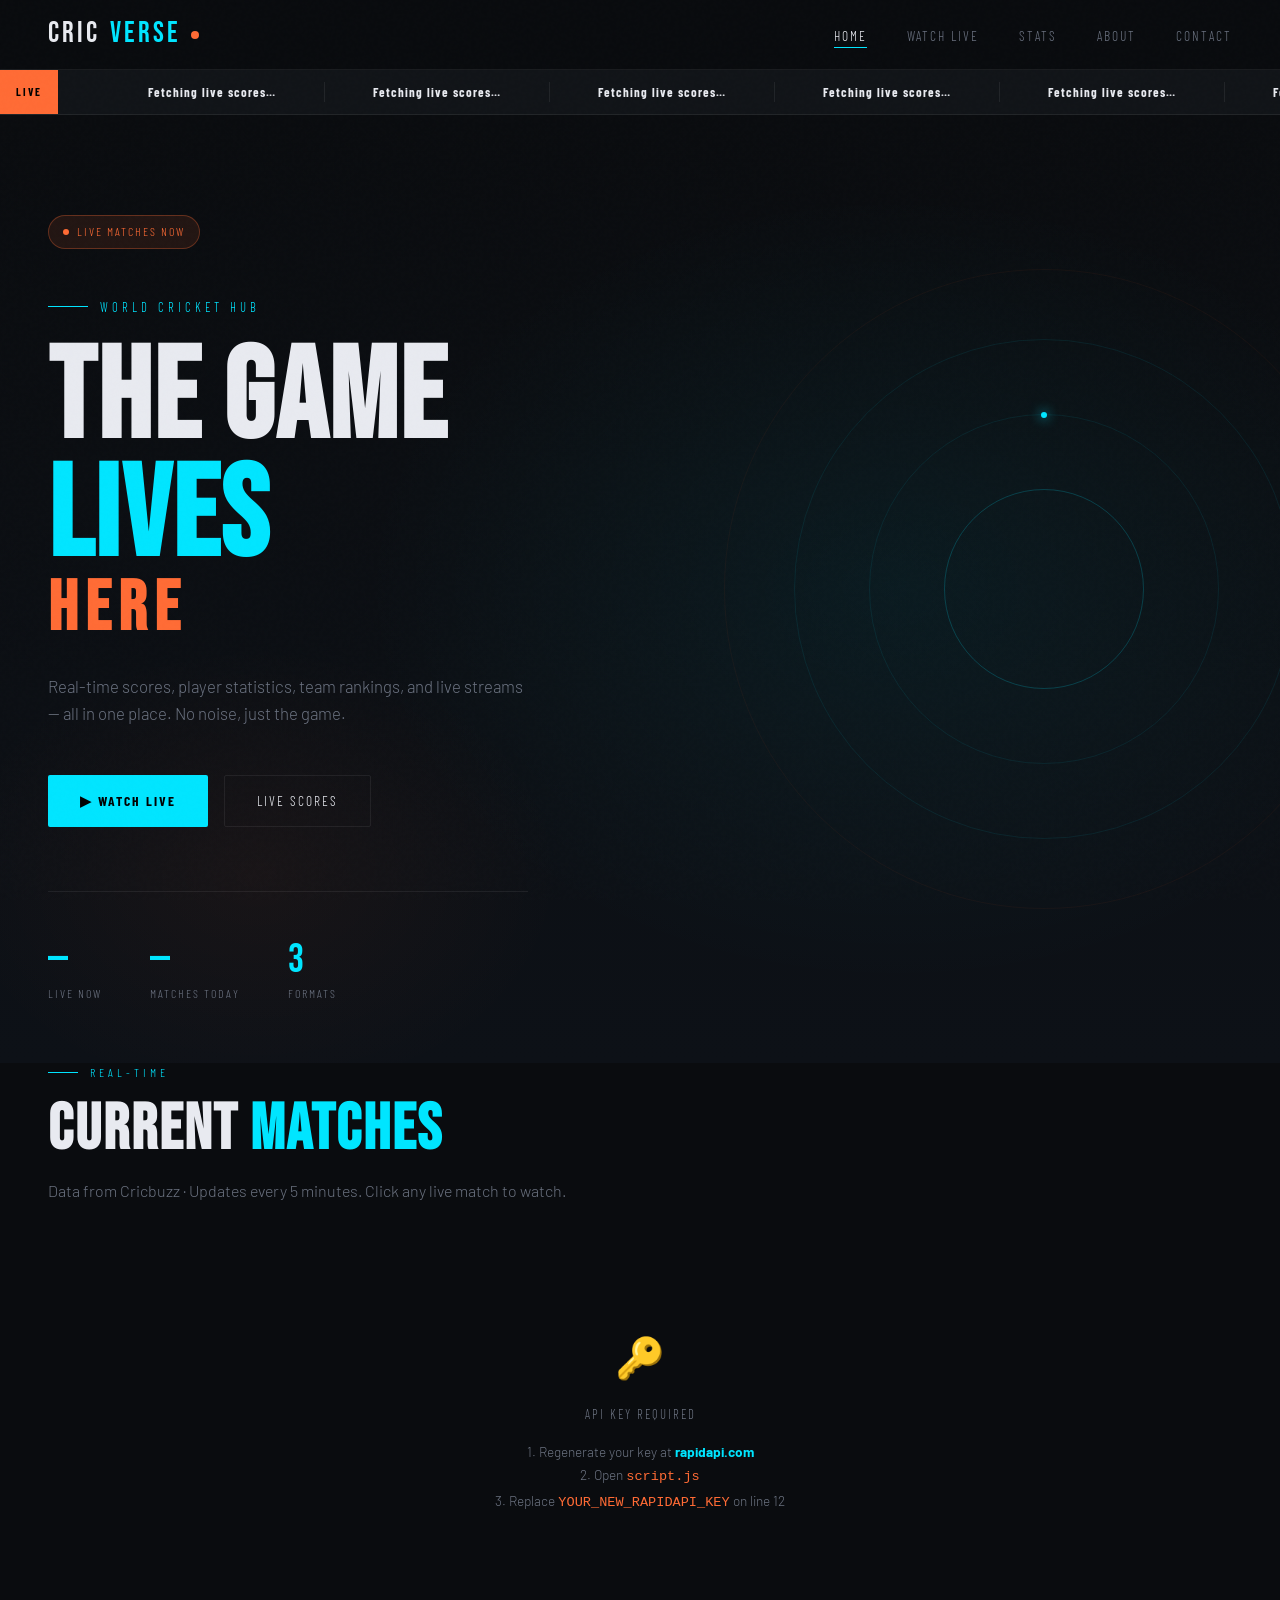
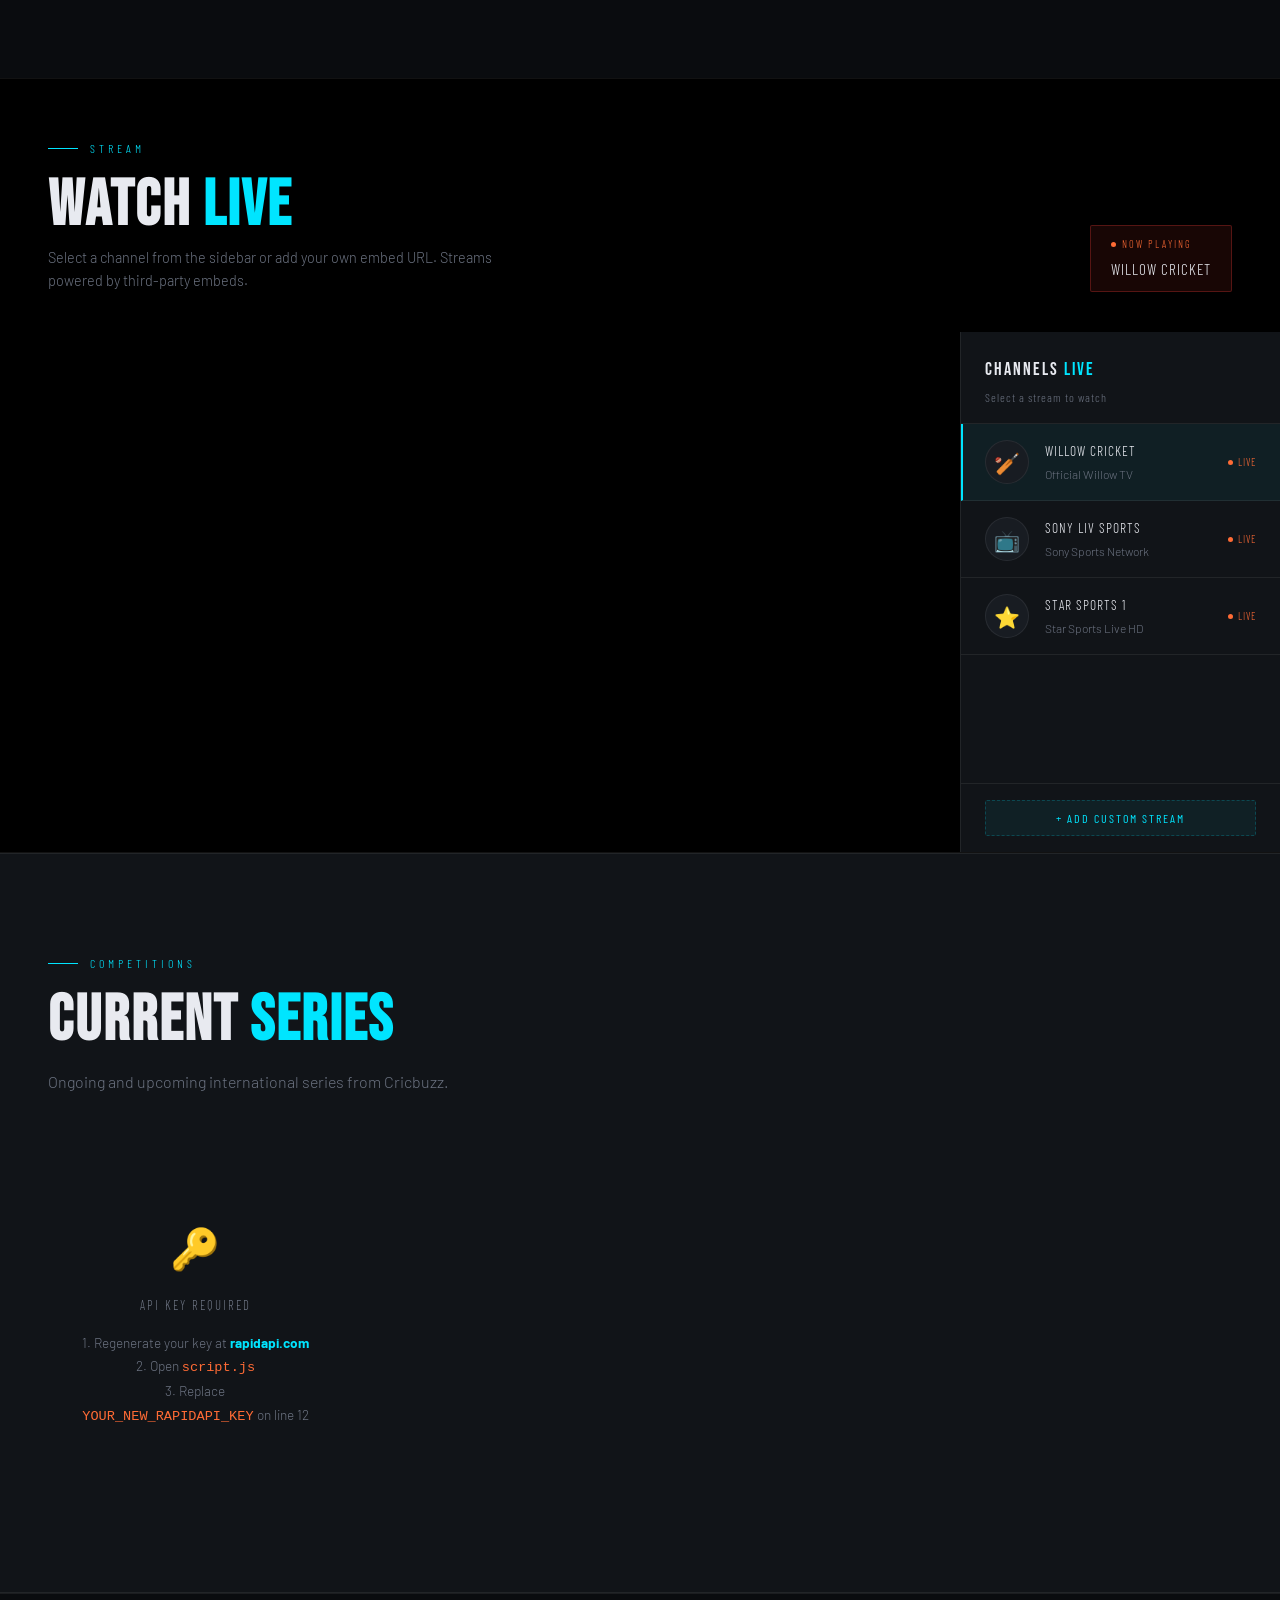
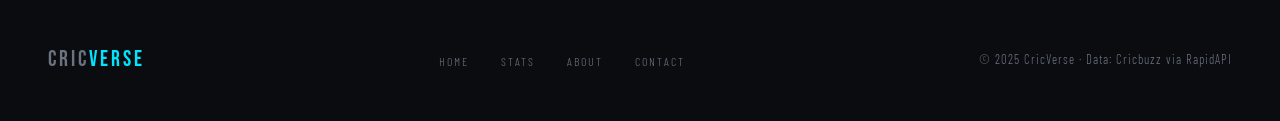
==== commit bdb6c8b2: "Update data source references from cricapi to Cricbuzz" ====
--- a/index.html
+++ b/index.html
@@ -72,7 +72,7 @@
 <section id="matches" style="padding-top:0">
   <div class="section-label">Real-time</div>
   <h2 class="section-title">CURRENT <em>MATCHES</em></h2>
-  <p class="section-sub">Data from cricapi.com · Updates every 30 seconds. Click any live match to watch.</p>
+  <p class="section-sub">Data from Cricbuzz · Updates every 5 minutes. Click any live match to watch.</p>
   <div id="matchesGrid">
     <div style="display:grid;grid-template-columns:repeat(auto-fill,minmax(320px,1fr));gap:1.5px" id="matchesInner">
       <!-- populated by JS -->
@@ -133,7 +133,7 @@
 <section id="series" style="background:var(--surface);border-top:1px solid var(--border);border-bottom:1px solid var(--border)">
   <div class="section-label">Competitions</div>
   <h2 class="section-title">CURRENT <em>SERIES</em></h2>
-  <p class="section-sub">Ongoing and upcoming international series from cricapi.com.</p>
+  <p class="section-sub">Ongoing and upcoming international series from Cricbuzz.</p>
   <div id="seriesGrid" style="display:grid;grid-template-columns:repeat(auto-fill,minmax(260px,1fr));gap:1.5px">
     <!-- populated by JS -->
   </div>
@@ -148,11 +148,16 @@
     <li><a href="about.html">About</a></li>
     <li><a href="contact.html">Contact</a></li>
   </ul>
-  <span class="footer-copy">© 2025 CricVerse · Data: cricapi.com</span>
+  <span class="footer-copy">© 2025 CricVerse · Data: Cricbuzz via RapidAPI</span>
 </footer>
 
 <script src="script.js"></script>
 <script>
+
+// ── CONFIG ───────────────────────────────────────────────────
+var REFRESH_INTERVAL = 5 * 60 * 1000;  // 5 minutes (saves API quota)
+var CACHE_TTL        = 4 * 60 * 1000;  // cache valid for 4 minutes
+var _refreshTimer    = null;
 
 // ── Country flag map ─────────────────────────────────────────
 var FLAGS = {
@@ -171,10 +176,23 @@
   return '🏏';
 }
 
-// ── Cricbuzz match card renderer ─────────────────────────────
-// Cricbuzz /matches/v1/live returns:
-// { typeMatches: [ { matchType, seriesMatches: [ { seriesAdWrapper: { matches: [ { matchInfo, matchScore } ] } } ] } ] }
-
+// ── Session cache (avoids re-fetching on tab switch / reload) ─
+function cacheSet(key, data) {
+  try {
+    sessionStorage.setItem(key, JSON.stringify({ ts: Date.now(), data: data }));
+  } catch(e) {}
+}
+function cacheGet(key) {
+  try {
+    var raw = sessionStorage.getItem(key);
+    if (!raw) return null;
+    var obj = JSON.parse(raw);
+    if (Date.now() - obj.ts > CACHE_TTL) return null;
+    return obj.data;
+  } catch(e) { return null; }
+}
+
+// ── Flatten Cricbuzz nested match structure ───────────────────
 function flattenMatches(data) {
   var result = [];
   var types = data.typeMatches || [];
@@ -196,6 +214,7 @@
   return inngs.runs + '/' + inngs.wickets + ' (' + inngs.overs + ')';
 }
 
+// ── Match card renderer ───────────────────────────────────────
 function renderMatchCard(m, isLive) {
   var info  = m.matchInfo  || {};
   var score = m.matchScore || {};
@@ -214,7 +233,6 @@
   var statusTxt = info.status || '';
   var stateCls  = isLive ? 'live' : (statusTxt ? 'completed' : 'upcoming');
   var stateLabel= isLive ? '● Live' : (statusTxt ? '✓ ' + statusTxt.split('.')[0] : '◎ Upcoming');
-
   var venue  = info.venueInfo ? (info.venueInfo.ground + ', ' + info.venueInfo.city) : '';
   var format = info.matchFormat || info.matchDesc || '';
   var series = info.seriesName || '';
@@ -246,7 +264,27 @@
     + '</div>';
 }
 
-// ── Load all matches (live + upcoming + recent) ───────────────
+// ── Render matches from data (no API call) ────────────────────
+function renderMatchData(liveMatches, upcomingMatches) {
+  var innerGrid = document.getElementById('matchesInner');
+  if (!innerGrid) return;
+
+  buildTicker(liveMatches);
+  document.getElementById('liveCount').textContent  = liveMatches.length;
+  document.getElementById('totalCount').textContent = liveMatches.length + upcomingMatches.length;
+
+  var all = liveMatches.concat(upcomingMatches);
+  if (!all.length) {
+    innerGrid.innerHTML = '<div style="grid-column:1/-1">' + errorHTML('No matches found right now') + '</div>';
+    return;
+  }
+  var html = liveMatches.map(function(m) { return renderMatchCard(m, true); }).join('')
+           + upcomingMatches.map(function(m) { return renderMatchCard(m, false); }).join('');
+  innerGrid.innerHTML = html;
+  observeCards();
+}
+
+// ── Load matches (with cache + quota protection) ──────────────
 function loadMatches() {
   var innerGrid = document.getElementById('matchesInner');
   if (!innerGrid) return;
@@ -259,35 +297,26 @@
     return;
   }
 
+  // Serve from cache if still fresh (no API call)
+  var cached = cacheGet('cv_matches');
+  if (cached) {
+    renderMatchData(cached.live, cached.upcoming);
+    scheduleRefresh();
+    return;
+  }
+
   innerGrid.innerHTML = '<div style="grid-column:1/-1">' + loadingHTML('Fetching live matches') + '</div>';
 
-  // Fetch live + upcoming in parallel
   Promise.all([fetchLiveMatches(), fetchUpcomingMatches()])
     .then(function(results) {
-      var liveData     = results[0];
-      var upcomingData = results[1];
-
-      var liveMatches     = flattenMatches(liveData);
-      var upcomingMatches = flattenMatches(upcomingData).slice(0, 6);
-
-      buildTicker(liveMatches);
-      document.getElementById('liveCount').textContent  = liveMatches.length;
-      document.getElementById('totalCount').textContent = liveMatches.length + upcomingMatches.length;
-
-      var allMatches = liveMatches.concat(upcomingMatches);
-
-      if (!allMatches.length) {
-        innerGrid.innerHTML = '<div style="grid-column:1/-1">' + errorHTML('No matches found right now') + '</div>';
-        return;
-      }
-
-      var liveHTML     = liveMatches.map(function(m) { return renderMatchCard(m, true); }).join('');
-      var upcomingHTML = upcomingMatches.map(function(m) { return renderMatchCard(m, false); }).join('');
-      innerGrid.innerHTML = liveHTML + upcomingHTML;
-      observeCards();
-
-      // Auto-refresh live scores every 30s
-      setTimeout(loadMatches, 30000);
+      var liveMatches     = flattenMatches(results[0]);
+      var upcomingMatches = flattenMatches(results[1]).slice(0, 6);
+
+      // Cache it
+      cacheSet('cv_matches', { live: liveMatches, upcoming: upcomingMatches });
+
+      renderMatchData(liveMatches, upcomingMatches);
+      scheduleRefresh();
     })
     .catch(function(e) {
       innerGrid.innerHTML = '<div style="grid-column:1/-1">'
@@ -296,7 +325,33 @@
     });
 }
 
-// ── Load international series ────────────────────────────────
+// ── Smart refresh — pauses when tab is hidden ─────────────────
+function scheduleRefresh() {
+  if (_refreshTimer) clearTimeout(_refreshTimer);
+  _refreshTimer = setTimeout(function() {
+    // Only refresh if tab is visible — saves quota when user switches tabs
+    if (document.hidden) {
+      scheduleRefresh(); // reschedule, don't fetch
+    } else {
+      sessionStorage.removeItem('cv_matches'); // invalidate cache
+      loadMatches();
+    }
+  }, REFRESH_INTERVAL);
+}
+
+// Resume refresh when user comes back to the tab
+document.addEventListener('visibilitychange', function() {
+  if (!document.hidden) {
+    var cached = cacheGet('cv_matches');
+    if (!cached) {
+      // Cache expired while tab was hidden — fetch now
+      sessionStorage.removeItem('cv_matches');
+      loadMatches();
+    }
+  }
+});
+
+// ── Load international series (cached) ───────────────────────
 function loadSeries() {
   var seriesGrid = document.getElementById('seriesGrid');
   if (!seriesGrid) return;
@@ -306,11 +361,16 @@
     return;
   }
 
+  // Series don't change often — cache for the session
+  var cached = cacheGet('cv_series');
+  if (cached) {
+    renderSeriesData(cached);
+    return;
+  }
+
   seriesGrid.innerHTML = loadingHTML('Fetching series');
 
   fetchSeries().then(function(data) {
-    // Cricbuzz /series/v1/international returns:
-    // { seriesMapProto: [ { date, series: [ { id, name } ] } ] }
     var groups = data.seriesMapProto || [];
     var list = [];
     for (var i = 0; i < groups.length; i++) {
@@ -320,21 +380,26 @@
       }
     }
     list = list.slice(0, 12);
-
-    if (!list.length) { seriesGrid.innerHTML = errorHTML('No series found'); return; }
-
-    seriesGrid.innerHTML = list.map(function(s) {
-      return '<div class="match-card" style="padding:1.8rem">'
-        + '<div style="font-family:var(--font-cond);font-size:.65rem;letter-spacing:2px;text-transform:uppercase;color:var(--accent);margin-bottom:.8rem">'
-        + (s.date || 'Ongoing') + '</div>'
-        + '<div style="font-weight:600;font-size:.95rem;margin-bottom:.5rem">' + (s.name || 'Unnamed Series') + '</div>'
-        + '<div style="font-size:.8rem;color:var(--muted);font-family:var(--font-cond);letter-spacing:1px">International Series</div>'
-        + '</div>';
-    }).join('');
-    observeCards();
+    cacheSet('cv_series', list);
+    renderSeriesData(list);
   }).catch(function(e) {
     seriesGrid.innerHTML = errorHTML('Could not load series · ' + e.message, 'loadSeries');
   });
+}
+
+function renderSeriesData(list) {
+  var seriesGrid = document.getElementById('seriesGrid');
+  if (!seriesGrid) return;
+  if (!list.length) { seriesGrid.innerHTML = errorHTML('No series found'); return; }
+  seriesGrid.innerHTML = list.map(function(s) {
+    return '<div class="match-card" style="padding:1.8rem">'
+      + '<div style="font-family:var(--font-cond);font-size:.65rem;letter-spacing:2px;text-transform:uppercase;color:var(--accent);margin-bottom:.8rem">'
+      + (s.date || 'Ongoing') + '</div>'
+      + '<div style="font-weight:600;font-size:.95rem;margin-bottom:.5rem">' + (s.name || 'Unnamed Series') + '</div>'
+      + '<div style="font-size:.8rem;color:var(--muted);font-family:var(--font-cond);letter-spacing:1px">International Series</div>'
+      + '</div>';
+  }).join('');
+  observeCards();
 }
 
 window.loadMatches = loadMatches;
